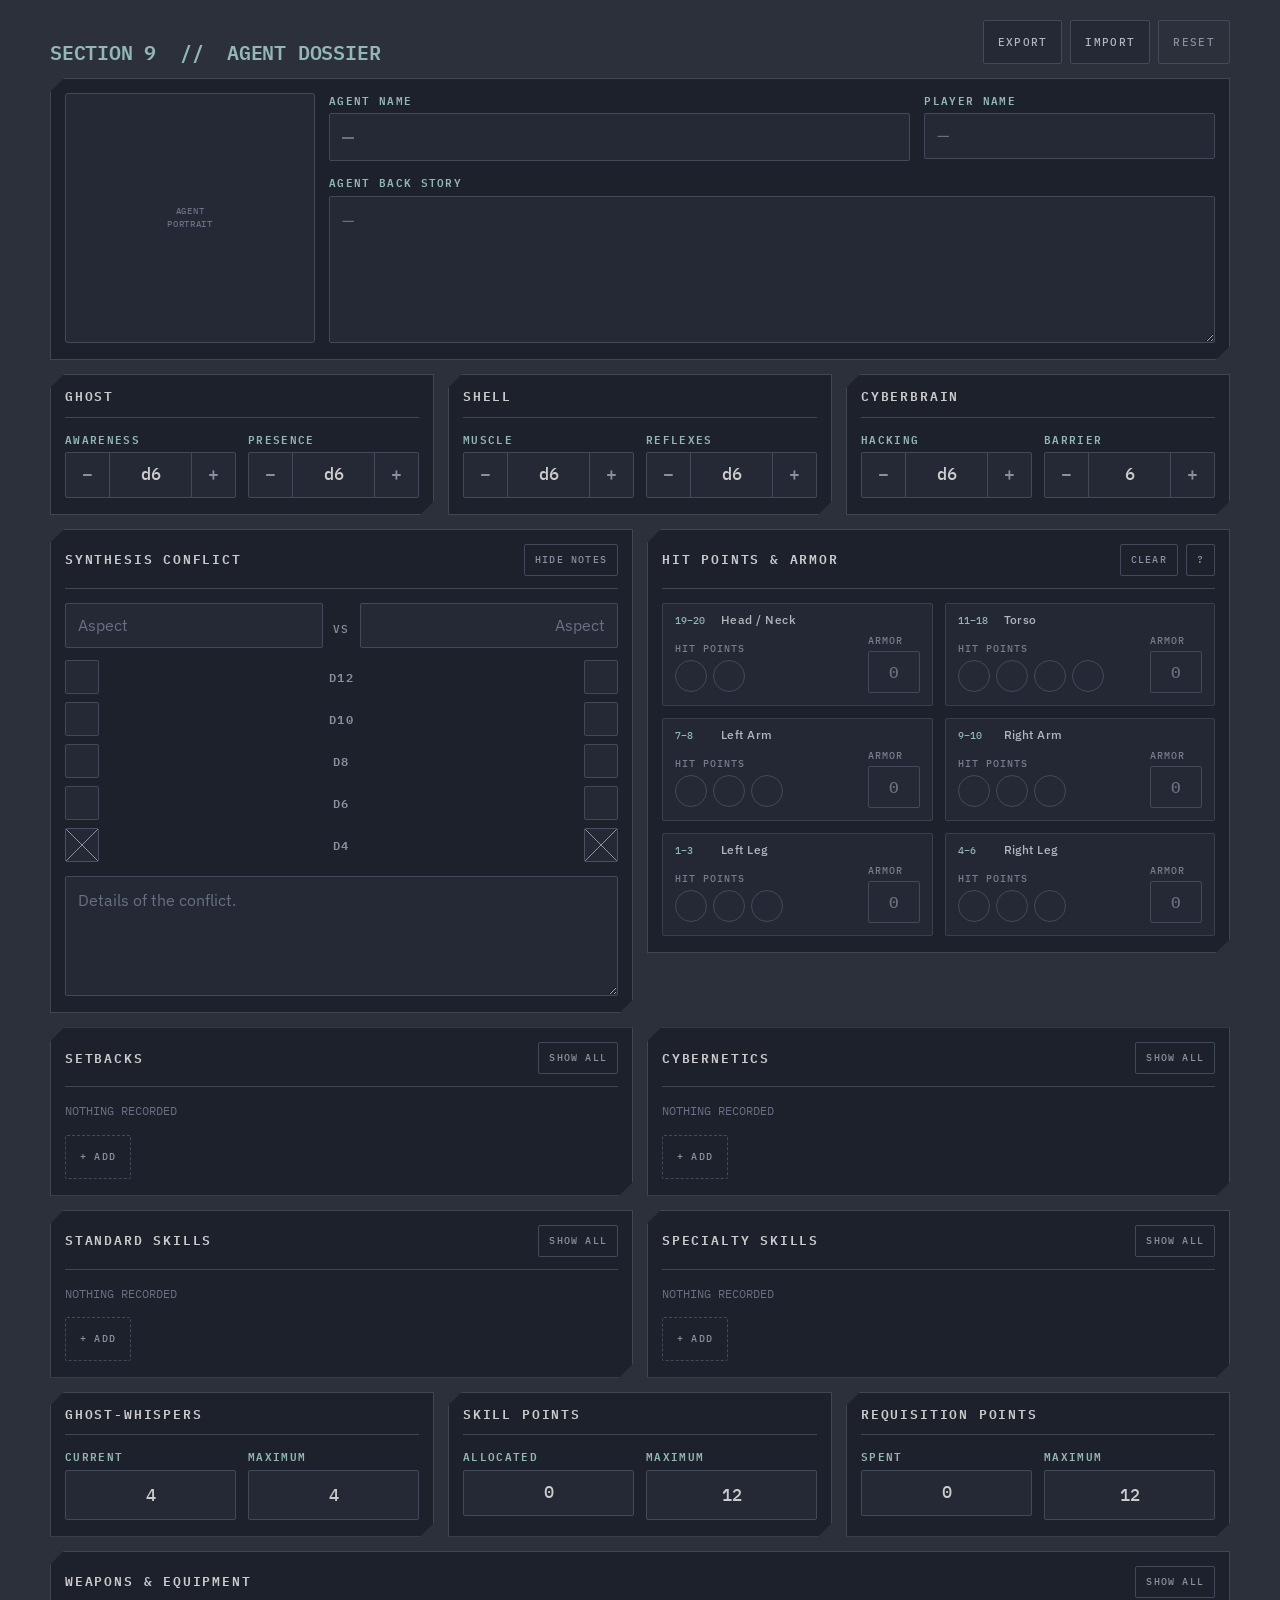
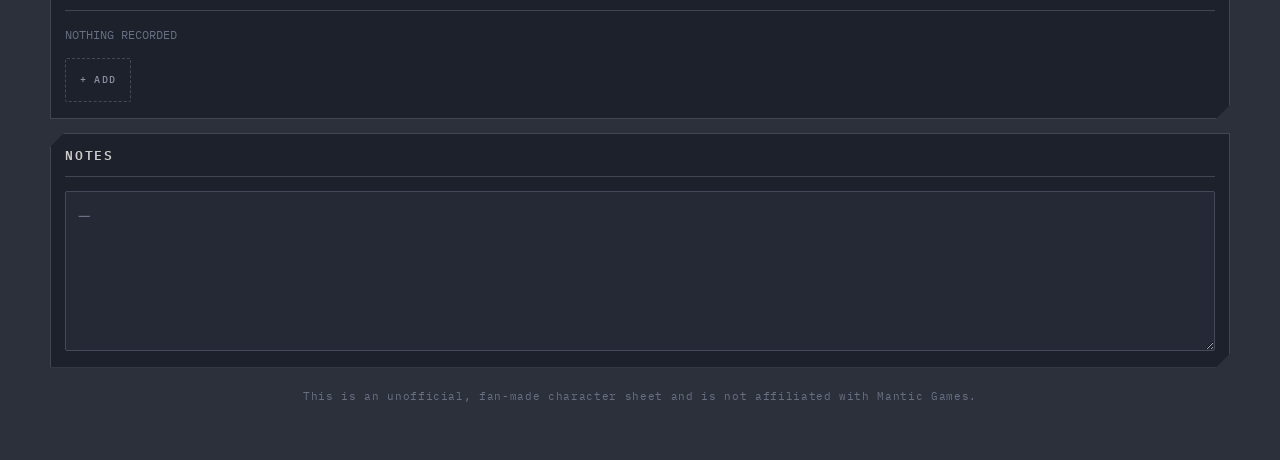
==== index.html @ fb7bd876 "init commit" ====
<!DOCTYPE html>
<html lang="en">
<head>
<meta charset="utf-8">
<meta name="viewport" content="width=device-width, initial-scale=1">
<meta name="color-scheme" content="dark">
<title>GitS Character Sheet</title>
<link rel="icon" type="image/png" href="icon.png">
<link rel="preconnect" href="https://fonts.googleapis.com">
<link rel="preconnect" href="https://fonts.gstatic.com" crossorigin>
<link href="https://fonts.googleapis.com/css2?family=IBM+Plex+Mono:wght@400;500;600&family=IBM+Plex+Sans:wght@400;500;600&display=swap" rel="stylesheet">
<link rel="stylesheet" href="styles.css">
</head>
<body>
<div class="sheet">
<div class="wrap">

  <div class="top">
    <h1>SECTION 9 &nbsp;//&nbsp; AGENT DOSSIER</h1>
    <div class="tools noprint">
      <button class="btn" data-action="export">EXPORT</button>
      <button class="btn" data-action="import">IMPORT</button>
      <button class="btn ghost" data-action="reset">RESET</button>
      <input type="file" id="importFile" accept=".json,application/json" class="sr-only">
    </div>
  </div>

  <div class="panel">
    <div class="grid grid-cols-1">
      <div class="ident">
        <button class="portrait" id="portrait" title="Click to set a portrait; right-click to clear">AGENT<br>PORTRAIT</button>
        <input type="file" id="portraitFile" accept="image/*" class="sr-only">
        <div class="ident-fields">
          <div class="ident-names">
            <div class="col">
              <label class="label" for="field-AgentName">AGENT NAME</label>
              <input class="field name" id="field-AgentName" data-field="AgentName" placeholder="—">
            </div>
            <div class="col">
              <label class="label" for="field-PlayerName">PLAYER NAME</label>
              <input class="field" id="field-PlayerName" data-field="PlayerName" placeholder="—">
            </div>
          </div>
          <div class="col" style="flex:1 1 auto">
            <label class="label" for="field-BackStory">AGENT BACK STORY</label>
            <textarea class="field" id="field-BackStory" data-field="BackStory" placeholder="—" style="flex:1 1 auto"></textarea>
          </div>
        </div>
      </div>
    </div>
  </div>

  <div class="grid grid-cols-3" id="attributes"></div>

  <div class="grid grid-cols-2">
    <div class="panel" style="display:flex;flex-direction:column">
      <div class="panel-header">
        <div class="title">SYNTHESIS CONFLICT</div>
        <button class="btn small noprint" data-action="conflictToggle" id="conflictToggle">HIDE NOTES</button>
      </div>
      <div style="display:grid;grid-template-columns:1fr auto 1fr;gap:10px;align-items:end;padding:14px 0 12px">
        <input class="field" data-field="Aspect1" placeholder="Aspect" aria-label="First aspect">
        <div style="font:500 11px/1 var(--mono);letter-spacing:.14em;color:var(--mute);padding-bottom:13px">VS</div>
        <input class="field right" data-field="Aspect2" placeholder="Aspect" aria-label="Second aspect">
      </div>
      <div style="display:flex;flex-direction:column;gap:8px" id="conflictGrid"></div>
      <textarea class="field" id="conflictNotes" data-field="SC_Notes" placeholder="Details of the conflict."
        style="margin-top:14px;min-height:120px"></textarea>
    </div>

    <div class="panel">
      <div class="panel-header"><div class="title">HIT POINTS &amp; ARMOR</div>
        <div class="header-actions noprint">
          <button class="btn small" type="button" data-action="hpClear" aria-label="Clear all hit point marks">CLEAR</button>
          <button class="btn small" type="button" id="hpHintToggle" data-action="hpHintToggle" aria-expanded="false" aria-controls="hpHint" aria-label="Hit point controls help">?</button>
        </div>
      </div>
      <div class="hint noprint" id="hpHint" hidden style="padding-top:10px">CLICK = DAMAGE &nbsp;·&nbsp; MIDDLE-CLICK = NON-LETHAL &nbsp;·&nbsp; RIGHT-CLICK = HEAL</div>
      <div class="locations-grid" id="locations" style="padding-top:14px"></div>
    </div>
  </div>

  <div class="grid grid-cols-2" id="sectionTop"></div>
  <div class="grid grid-cols-2" id="sectionSkills"></div>

  <div class="grid grid-cols-3">
    <div class="panel">
      <div class="panel-header"><div class="title">GHOST-WHISPERS</div></div>
      <div class="grid" style="grid-template-columns:1fr 1fr;padding-top:14px;gap:12px">
        <div class="col"><label class="label" for="field-GW1">CURRENT</label>
          <input class="field num" id="field-GW1" data-field="GW1" inputmode="numeric"></div>
        <div class="col"><label class="label" for="field-GW2">MAXIMUM</label>
          <input class="field num" id="field-GW2" data-field="GW2" inputmode="numeric"></div>
      </div>
    </div>
    <div class="panel">
      <div class="panel-header"><div class="title">SKILL POINTS</div></div>
      <div class="grid" style="grid-template-columns:1fr 1fr;padding-top:14px;gap:12px">
        <div class="col"><span class="label">ALLOCATED</span><div class="total" id="skillPointsTotal">0</div></div>
        <div class="col"><label class="label" for="field-SP2">MAXIMUM</label>
          <input class="field num" id="field-SP2" data-field="SP2" inputmode="numeric"></div>
      </div>
    </div>
    <div class="panel">
      <div class="panel-header"><div class="title">REQUISITION POINTS</div></div>
      <div class="grid" style="grid-template-columns:1fr 1fr;padding-top:14px;gap:12px">
        <div class="col"><span class="label">SPENT</span><div class="total" id="requisitionPointsTotal">0</div></div>
        <div class="col"><label class="label" for="field-RP2">MAXIMUM</label>
          <input class="field num" id="field-RP2" data-field="RP2" inputmode="numeric"></div>
      </div>
    </div>
  </div>

  <div class="grid grid-cols-1" id="sectionGear"></div>

  <div class="panel">
    <div class="panel-header"><div class="title">NOTES</div></div>
    <div class="col" style="padding-top:14px">
      <textarea class="field" id="field-Notes" data-field="Notes" placeholder="—" style="min-height:160px"></textarea>
    </div>
  </div>

  <div class="page-footer">This is an unofficial, fan-made character sheet and is not affiliated with Mantic Games.</div>
</div>
</div>

<div class="scrim noprint" id="scrim" hidden><div class="dialog" id="dialog" role="dialog" aria-modal="true"></div></div>

<script src="app.js"></script>
</body>
</html>
---- styles.css ----
:root {
  --bg: #2b303b;
  --panel: #1c212b;
  --sub: #232834;
  --field: #242935;
  --line: #424650;
  --line2: #424a5a;
  --line3: #3a3f4b;
  --ink: #cccccc;
  --dim: #b2b6bd;
  --mute: #8a90a0;
  --faint: #767d8d;
  --ghost: #697083;
  --accent: #93b7b5;
  --green: #a3be8c;
  --red: #bf6165;
  --yellow: #d9b34d;
  --mono: 'IBM Plex Mono', ui-monospace, SFMono-Regular, Menlo, monospace;
  --sans: 'IBM Plex Sans', system-ui, -apple-system, sans-serif;
  --notch: polygon(0 14px, 14px 0, 100% 0, 100% calc(100% - 14px), calc(100% - 14px) 100%, 0 100%);
}

* {
  box-sizing: border-box;
}
html {
  -webkit-text-size-adjust: 100%;
}
body {
  margin: 0;
  background: var(--bg);
  color: var(--ink);
  font-family: var(--sans);
}
a {
  color: var(--accent);
}
a:hover {
  color: var(--green);
}
input::placeholder,
textarea::placeholder {
  color: var(--ghost);
}
button {
  font-family: inherit;
}

.sheet {
  padding: 14px 12px 48px;
}
.wrap {
  max-width: 1180px;
  margin: 0 auto;
  display: flex;
  flex-direction: column;
  gap: 14px;
}

/* ==================== header ==================== */

.top {
  display: flex;
  flex-wrap: wrap;
  gap: 12px;
  align-items: flex-end;
  justify-content: space-between;
}
h1 {
  margin: 0;
  font: 600 18px/1.2 var(--mono);
  letter-spacing: -.01em;
  color: var(--accent);
}
.tools {
  display: flex;
  flex-wrap: wrap;
  gap: 8px;
}
.btn {
  background: var(--field);
  border: 1px solid var(--line2);
  color: var(--dim);
  font: 500 11px/1 var(--mono);
  letter-spacing: .12em;
  padding: 0 14px;
  min-height: 44px;
  display: inline-flex;
  align-items: center;
  cursor: pointer;
  border-radius: 2px;
}
.btn:hover {
  border-color: var(--accent);
  color: var(--ink);
}
.btn.ghost {
  background: transparent;
  color: var(--mute);
}
.btn.ghost:hover {
  border-color: var(--red);
  color: var(--red);
}
.btn.small {
  min-height: 32px;
  font-size: 10px;
  padding: 0 10px;
  background: transparent;
  color: var(--mute);
}
.btn.small:hover {
  border-color: var(--accent);
  color: var(--ink);
}
.btn.primary {
  border-color: var(--accent);
  color: var(--ink);
}
.btn.primary:hover {
  border-color: var(--green);
}
.btn.dashed {
  background: transparent;
  border: 1px dashed var(--line2);
  color: var(--mute);
  font: 500 10px/1 var(--mono);
  letter-spacing: .12em;
  align-self: flex-start;
}

/* ==================== panels ==================== */

.panel {
  background: var(--panel);
  border: 1px solid var(--line);
  padding: 14px 14px 16px;
  clip-path: var(--notch);
}
.panel-header {
  display: flex;
  align-items: center;
  justify-content: space-between;
  gap: 12px;
  padding-bottom: 12px;
  border-bottom: 1px solid var(--line);
}
.header-actions {
  display: flex;
  align-items: center;
  gap: 8px;
}
.title {
  font: 600 13px/1.2 var(--mono);
  letter-spacing: .14em;
  color: var(--ink);
}
.label {
  font: 600 11px/1.3 var(--mono);
  letter-spacing: .12em;
  color: var(--accent);
}
.hint {
  font: 500 10px/1 var(--mono);
  letter-spacing: .1em;
  color: var(--faint);
}
.grid {
  display: grid;
  gap: 14px;
  align-items: start;
}
.grid-cols-3 {
  grid-template-columns: repeat(auto-fit, minmax(250px, 1fr));
}
.grid-cols-2 {
  grid-template-columns: repeat(auto-fit, minmax(300px, 1fr));
}
.grid-cols-1 {
  grid-template-columns: minmax(0, 1fr);
}
.col {
  display: flex;
  flex-direction: column;
  gap: 6px;
}

/* ==================== fields ==================== */

.field {
  width: 100%;
  background: var(--field);
  border: 1px solid var(--line2);
  color: var(--ink);
  font: 400 16px/1.35 var(--sans);
  padding: 11px 12px;
  border-radius: 2px;
  outline: none;
}
.field:focus {
  border-color: var(--accent);
}
.field.mono {
  font-family: var(--mono);
  font-weight: 500;
}
.field.name {
  font: 500 20px/1.2 var(--mono);
}
.field.num {
  text-align: center;
  font: 500 17px/1 var(--mono);
  padding: 13px 4px;
}
.field.armor {
  width: 52px;
  text-align: center;
  font: 500 16px/1 var(--mono);
  padding: 10px 2px;
}
.field.right {
  text-align: right;
}
textarea.field {
  resize: vertical;
  min-height: 104px;
  line-height: 1.55;
}

/* ==================== stepper ==================== */

.step {
  display: flex;
  align-items: stretch;
  background: var(--field);
  border: 1px solid var(--line2);
  border-radius: 2px;
  overflow: hidden;
}
.step button {
  flex: none;
  width: 44px;
  min-height: 44px;
  background: transparent;
  border: 0;
  color: var(--mute);
  font: 500 18px/1 var(--mono);
  cursor: pointer;
}
.step button:hover {
  color: var(--accent);
}
.step button:first-child {
  border-right: 1px solid var(--line2);
}
.step button:last-child {
  border-left: 1px solid var(--line2);
}
.step .step-value {
  flex: 1;
  display: flex;
  align-items: center;
  justify-content: center;
  font: 500 17px/1 var(--mono);
  color: var(--ink);
  padding: 11px 0;
}
.step.tight {
  width: 140px;
}
.total {
  display: flex;
  align-items: center;
  justify-content: center;
  height: 46px;
  background: var(--field);
  border: 1px solid var(--line2);
  border-radius: 2px;
  font: 500 17px/1 var(--mono);
  color: var(--ink);
}
.total.exceeded {
  color: var(--red);
  border-color: #7a4348;
}

/* ==================== portrait ==================== */

.ident {
  display: grid;
  grid-template-columns: auto minmax(0, 1fr);
  gap: 14px;
  align-items: stretch;
}
.ident-fields {
  display: flex;
  flex-direction: column;
  gap: 14px;
}
.ident-names {
  display: grid;
  grid-template-columns: 2fr 1fr;
  gap: 14px;
}
.portrait {
  width: 250px;
  height: 250px;
  background: var(--field);
  border: 1px solid var(--line2);
  border-radius: 3px;
  cursor: pointer;
  overflow: hidden;
  display: flex;
  align-items: center;
  justify-content: center;
  padding: 6px;
  text-align: center;
  font: 500 9px/1.4 var(--mono);
  letter-spacing: .08em;
  color: var(--ghost);
}
.portrait:hover {
  border-color: var(--accent);
}
.portrait.filled {
  padding: 0;
}
.portrait img {
  width: 100%;
  height: 100%;
  object-fit: cover;
  display: block;
}

/* ==================== portrait crop dialog ==================== */

.crop-view {
  width: 280px;
  height: 280px;
  max-width: 100%;
  margin: 0 auto;
  position: relative;
  overflow: hidden;
  background: var(--field);
  border: 1px solid var(--line2);
  border-radius: 3px;
  cursor: grab;
  touch-action: none;
}
.crop-view.dragging {
  cursor: grabbing;
}
.crop-view img {
  position: absolute;
  max-width: none;
  user-select: none;
  pointer-events: none;
}
.range {
  width: 100%;
  height: 28px;
  accent-color: var(--accent);
  background: transparent;
}

/* ==================== synthesis conflict ==================== */

.conflict-row {
  display: grid;
  grid-template-columns: 1fr auto 1fr;
  gap: 10px;
  align-items: center;
}
.conflict-die {
  font: 600 12px/1 var(--mono);
  letter-spacing: .1em;
  color: var(--mute);
  width: 34px;
  text-align: center;
}
.mark {
  width: 34px;
  height: 34px;
  background: var(--field);
  border: 1px solid var(--line2);
  border-radius: 2px;
  cursor: pointer;
  user-select: none;
  overflow: hidden;
  background-repeat: no-repeat;
  background-size: 100% 100%;
}
.mark.left {
  justify-self: start;
}
.mark.right {
  justify-self: end;
}
.mark.fixed {
  cursor: default;
  border-color: #495064;
}
.mark.temp {
  background-image: linear-gradient(45deg, transparent 49.2%, var(--dim) 49.2%, var(--dim) 50.8%, transparent 50.8%);
}
.mark.perm {
  background-image:
    linear-gradient(45deg, transparent 49.2%, var(--dim) 49.2%, var(--dim) 50.8%, transparent 50.8%),
    linear-gradient(135deg, transparent 49.2%, var(--dim) 49.2%, var(--dim) 50.8%, transparent 50.8%);
}
.mark.x {
  background-image:
    linear-gradient(45deg, transparent 49.2%, var(--mute) 49.2%, var(--mute) 50.8%, transparent 50.8%),
    linear-gradient(135deg, transparent 49.2%, var(--mute) 49.2%, var(--mute) 50.8%, transparent 50.8%);
}

/* ==================== hit locations ==================== */

.locations-grid {
  display: grid;
  grid-template-columns: repeat(auto-fit, minmax(220px, 1fr));
  gap: 12px;
}
.location {
  background: var(--sub);
  border: 1px solid var(--line3);
  border-radius: 2px;
  padding: 10px 12px 12px;
  display: flex;
  flex-direction: column;
  gap: 10px;
}
.location-header {
  display: flex;
  align-items: baseline;
  gap: 8px;
}
.location-range {
  font: 500 10px/1 var(--mono);
  color: var(--accent);
  min-width: 38px;
}
.location-name {
  font: 500 12px/1 var(--sans);
  letter-spacing: .04em;
  color: var(--dim);
}
.location-body {
  display: flex;
  align-items: flex-end;
  justify-content: space-between;
  gap: 12px;
}
.boxes {
  display: flex;
  gap: 6px;
  flex-wrap: wrap;
  cursor: pointer;
  user-select: none;
  min-height: 34px;
  align-items: center;
}
.box {
  width: 32px;
  height: 32px;
  flex: none;
  border-radius: 50%;
  background: var(--field);
  border: 1px solid var(--line2);
  background-repeat: no-repeat;
  background-size: 100% 100%;
  transition: background .12s, border-color .12s;
}
.box.temp {
  background-image: linear-gradient(45deg, transparent 49.2%, var(--red) 49.2%, var(--red) 50.8%, transparent 50.8%);
}
.box.perm {
  background-image:
    linear-gradient(45deg, transparent 49.2%, var(--red) 49.2%, var(--red) 50.8%, transparent 50.8%),
    linear-gradient(135deg, transparent 49.2%, var(--red) 49.2%, var(--red) 50.8%, transparent 50.8%);
}
.box.stun-temp {
  background-image: linear-gradient(45deg, transparent 49.2%, var(--yellow) 49.2%, var(--yellow) 50.8%, transparent 50.8%);
}
.box.stun-perm {
  background-image:
    linear-gradient(45deg, transparent 49.2%, var(--yellow) 49.2%, var(--yellow) 50.8%, transparent 50.8%),
    linear-gradient(135deg, transparent 49.2%, var(--yellow) 49.2%, var(--yellow) 50.8%, transparent 50.8%);
}

/* ==================== item rows ==================== */

.rows {
  display: flex;
  flex-direction: column;
  gap: 4px;
}
.row-wrap {
  display: flex;
  flex-direction: column;
}
.row-wrap.attachment {
  margin-left: 22px;
}
.row {
  display: flex;
  align-items: center;
  gap: 8px;
  padding: 6px 6px 6px 6px;
  background: var(--sub);
  border: 1px solid var(--line3);
  border-radius: 2px;
  min-height: 44px;
}
.row.dragging {
  opacity: .4;
}
.row.drag-over {
  border-color: var(--accent);
}
.branch {
  flex: none;
  font: 400 13px/1 var(--mono);
  color: #5a6274;
  user-select: none;
}
.chevron {
  flex: none;
  width: 22px;
  min-height: 36px;
  display: flex;
  align-items: center;
  justify-content: center;
  background: none;
  border: 0;
  font: 400 11px/1 var(--mono);
  color: var(--mute);
  cursor: pointer;
}
.row-name {
  flex: 0 1 auto;
  min-width: 60px;
  font: 400 14px/1.3 var(--sans);
  color: var(--ink);
  cursor: pointer;
  overflow: hidden;
  text-overflow: ellipsis;
  white-space: nowrap;
  background: none;
  border: 0;
  text-align: left;
  padding: 4px 0;
}
.spacer {
  flex: 1 1 auto;
}
.meta {
  flex: 0 1 auto;
  min-width: 0;
  font: 400 12px/1.5 var(--mono);
  color: var(--mute);
  text-align: right;
}
.quantity {
  flex: none;
  display: flex;
  align-items: center;
  gap: 2px;
  border: 1px solid var(--line3);
  border-radius: 2px;
  padding: 1px 2px;
  background: var(--panel);
}
.quantity button {
  background: none;
  border: 0;
  color: var(--faint);
  font: 400 15px/1 var(--mono);
  width: 30px;
  height: 30px;
  cursor: pointer;
}
.quantity button:hover {
  color: var(--accent);
}
.quantity .count {
  min-width: 42px;
  text-align: center;
  font: 500 12px/1 var(--mono);
  color: var(--ink);
  letter-spacing: .06em;
}
.icon {
  flex: none;
  background: none;
  border: 0;
  cursor: pointer;
  color: var(--faint);
  font: 500 10px/1 var(--mono);
  letter-spacing: .1em;
  min-width: 34px;
  min-height: 34px;
}
.icon:hover {
  color: var(--accent);
}
.icon.delete {
  color: #5a6274;
  font: 400 16px/1 var(--mono);
}
.icon.delete:hover {
  color: var(--red);
}
.notes {
  display: flex;
  flex-direction: column;
  gap: 8px;
  padding: 8px 10px 10px 28px;
  font: 400 13px/1.6 var(--sans);
  color: var(--dim);
}
.notes .body {
  white-space: pre-wrap;
}
.note-line {
  display: flex;
  gap: 8px;
}
.note-line .note-key {
  flex: none;
  font: 600 12px/1.7 var(--mono);
  color: var(--accent);
  white-space: nowrap;
}
.note-line .note-value {
  flex: 1;
  min-width: 0;
  white-space: pre-wrap;
}
.empty {
  font: 400 12px/1.6 var(--mono);
  color: var(--ghost);
  padding: 2px 0;
}

/* ==================== dialog ==================== */

.scrim {
  position: fixed;
  inset: 0;
  background: rgba(19, 22, 28, .72);
  display: flex;
  align-items: center;
  justify-content: center;
  padding: 16px;
  z-index: 50;
  overflow: auto;
}
.scrim[hidden] {
  display: none;
}
.dialog {
  width: 100%;
  max-width: 520px;
  background: var(--panel);
  border: 1px solid var(--line);
  padding: 16px 18px 18px;
  clip-path: var(--notch);
  display: flex;
  flex-direction: column;
  gap: 14px;
  margin: auto;
}
.dialog-row {
  display: flex;
  flex-wrap: wrap;
  gap: 14px;
}
.dialog-row > .col {
  flex: 1 1 180px;
  min-width: 0;
}
.chips {
  display: flex;
  flex-wrap: wrap;
  gap: 8px;
}
.chip {
  background: transparent;
  border: 1px solid var(--line2);
  color: var(--mute);
  font: 500 10px/1 var(--mono);
  letter-spacing: .12em;
  padding: 0 12px;
  min-height: 36px;
  border-radius: 2px;
  cursor: pointer;
}
.chip.selected {
  background: var(--field);
  border-color: var(--accent);
  color: var(--ink);
}
.chip:disabled {
  border-style: dashed;
  border-color: var(--line3);
  color: #5a6274;
  cursor: not-allowed;
}
.check {
  display: flex;
  align-items: center;
  gap: 8px;
  cursor: pointer;
  width: fit-content;
  background: none;
  border: 0;
  padding: 4px 0;
}
.check .checkbox-box {
  flex: none;
  width: 18px;
  height: 18px;
  display: flex;
  align-items: center;
  justify-content: center;
  background: var(--field);
  border: 1px solid var(--line2);
  color: var(--accent);
  font: 500 10px/1 var(--mono);
}
.check.selected .checkbox-box {
  border-color: var(--accent);
}
.dialog-footer {
  display: flex;
  gap: 8px;
  justify-content: flex-end;
  padding-top: 4px;
}
.die-output {
  font: 500 17px/1 var(--mono);
  color: var(--green);
}

.page-footer {
  font: 400 11px/1.5 var(--mono);
  letter-spacing: .06em;
  color: var(--ghost);
  text-align: center;
  padding-top: 6px;
}
.sr-only {
  position: absolute;
  width: 1px;
  height: 1px;
  overflow: hidden;
  clip: rect(0 0 0 0);
}

/* ==================== responsive ==================== */

@media (max-width: 520px) {
  .sheet {
    padding: 12px 10px 40px;
  }
  .panel {
    padding: 12px 12px 14px;
  }
  h1 {
    font-size: 15px;
    letter-spacing: 0;
  }
  .btn {
    flex: 1 1 auto;
    justify-content: center;
  }
  .locations-grid {
    grid-template-columns: 1fr;
  }
  .ident {
    grid-template-columns: 1fr;
  }
  .ident-names {
    grid-template-columns: 1fr;
  }
  .portrait {
    width: 128px;
    height: 128px;
  }
  .meta {
    flex-basis: 100%;
    text-align: left;
    order: 5;
  }
  .row {
    flex-wrap: wrap;
  }
  .scrim {
    padding: 0;
  }
  .dialog {
    max-width: none;
    min-height: 100%;
    clip-path: none;
    margin: 0;
  }
}
@media (min-width: 900px) {
  .sheet {
    padding: 20px 16px 56px;
  }
  h1 {
    font-size: 20px;
  }
}

/* ==================== print ==================== */

@page {
  margin: 12mm;
}
@media print {
  :root {
    --bg: #fff;
    --panel: #fff;
    --sub: #fff;
    --field: #fff;
    --line: #111;
    --line2: #777;
    --line3: #999;
    --ink: #111;
    --dim: #222;
    --mute: #444;
    --faint: #555;
    --ghost: #666;
    --accent: #111;
    --green: #111;
    --red: #111;
  }
  body {
    background: #fff;
    color: #111;
    font-size: 11pt;
  }
  .sheet {
    padding: 0;
  }
  .wrap {
    max-width: none;
    gap: 10px;
  }
  .panel {
    clip-path: none;
    border: 1px solid #111;
    break-inside: avoid;
    page-break-inside: avoid;
    padding: 10px;
  }
  .grid {
    gap: 10px;
  }
  .grid-cols-3 {
    grid-template-columns: repeat(3, 1fr);
  }
  .grid-cols-2 {
    grid-template-columns: repeat(2, 1fr);
  }
  h1 {
    color: #111;
  }
  .field,
  .total,
  .step .step-value {
    background: #fff !important;
    color: #111 !important;
  }
  .step button,
  .quantity button,
  .icon,
  .btn,
  .chevron {
    display: none !important;
  }
  .step,
  .quantity {
    border-color: #777;
  }
  .step .step-value {
    padding: 4px 10px;
  }
  .box {
    border: 1px solid #111;
    width: 22px;
    height: 22px;
  }
  .box.temp,
  .box.perm {
    background-image:
      linear-gradient(45deg, transparent 47%, #111 47%, #111 53%, transparent 53%),
      linear-gradient(135deg, transparent 47%, #111 47%, #111 53%, transparent 53%);
    -webkit-print-color-adjust: exact;
    print-color-adjust: exact;
  }
  .box.temp {
    background-image: linear-gradient(45deg, transparent 47%, #111 47%, #111 53%, transparent 53%);
  }
  .box.stun-temp,
  .box.stun-perm {
    background-image:
      linear-gradient(45deg, transparent 47%, var(--yellow) 47%, var(--yellow) 53%, transparent 53%),
      linear-gradient(135deg, transparent 47%, var(--yellow) 47%, var(--yellow) 53%, transparent 53%);
    -webkit-print-color-adjust: exact;
    print-color-adjust: exact;
  }
  .box.stun-temp {
    background-image: linear-gradient(45deg, transparent 47%, var(--yellow) 47%, var(--yellow) 53%, transparent 53%);
  }
  .mark {
    border-color: #111;
    -webkit-print-color-adjust: exact;
    print-color-adjust: exact;
  }
  .mark.temp,
  .mark.perm,
  .mark.x {
    background-image:
      linear-gradient(45deg, transparent 47%, #111 47%, #111 53%, transparent 53%),
      linear-gradient(135deg, transparent 47%, #111 47%, #111 53%, transparent 53%);
  }
  .mark.temp {
    background-image: linear-gradient(45deg, transparent 47%, #111 47%, #111 53%, transparent 53%);
  }
  .row {
    min-height: 0;
    padding: 3px 4px;
  }
  .row-name {
    white-space: normal;
    overflow: visible;
  }
  .notes {
    padding: 4px 0 6px 14px;
    display: block !important;
  }
  .noprint,
  .page-footer,
  .scrim {
    display: none !important;
  }
  textarea.field {
    min-height: 0;
    overflow: visible;
    resize: none;
  }
}
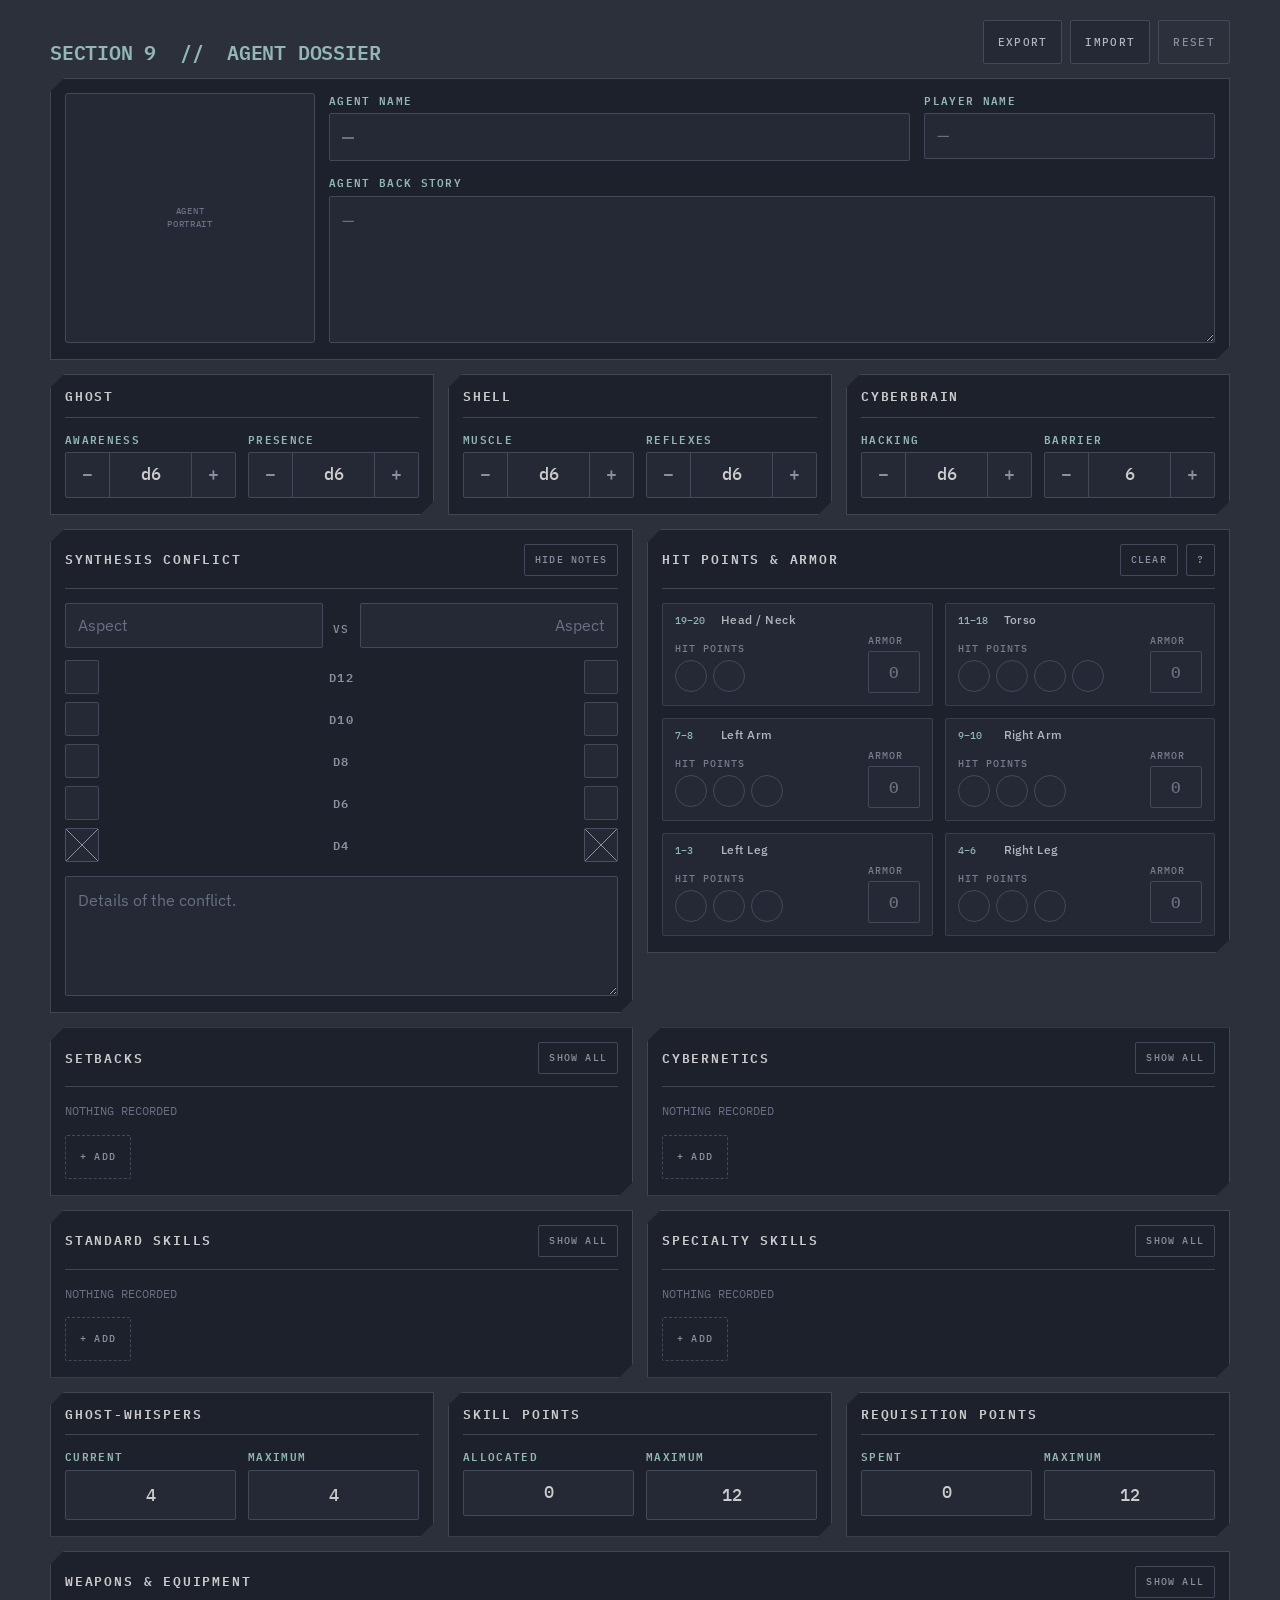
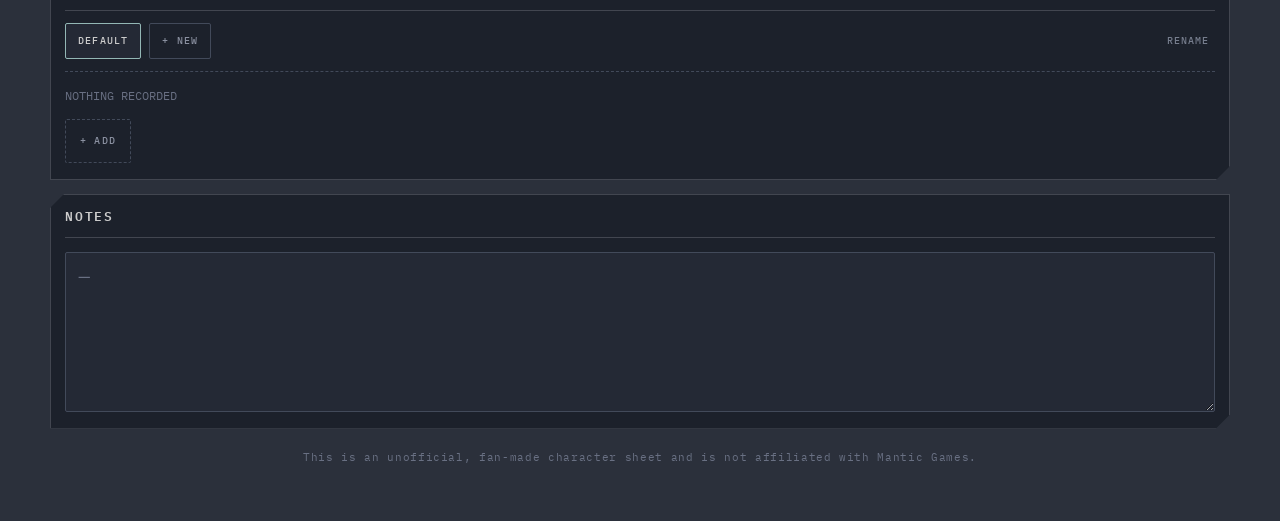
==== commit 3a5bea07: "refactor" ====
--- a/index.html
+++ b/index.html
@@ -17,7 +17,7 @@
 
   <div class="top">
     <h1>SECTION 9 &nbsp;//&nbsp; AGENT DOSSIER</h1>
-    <div class="tools noprint">
+    <div class="tools">
       <button class="btn" data-action="export">EXPORT</button>
       <button class="btn" data-action="import">IMPORT</button>
       <button class="btn ghost" data-action="reset">RESET</button>
@@ -56,7 +56,7 @@
     <div class="panel" style="display:flex;flex-direction:column">
       <div class="panel-header">
         <div class="title">SYNTHESIS CONFLICT</div>
-        <button class="btn small noprint" data-action="conflictToggle" id="conflictToggle">HIDE NOTES</button>
+        <button class="btn small" data-action="conflictToggle" id="conflictToggle">HIDE NOTES</button>
       </div>
       <div style="display:grid;grid-template-columns:1fr auto 1fr;gap:10px;align-items:end;padding:14px 0 12px">
         <input class="field" data-field="Aspect1" placeholder="Aspect" aria-label="First aspect">
@@ -70,12 +70,12 @@
 
     <div class="panel">
       <div class="panel-header"><div class="title">HIT POINTS &amp; ARMOR</div>
-        <div class="header-actions noprint">
+        <div class="header-actions">
           <button class="btn small" type="button" data-action="hpClear" aria-label="Clear all hit point marks">CLEAR</button>
           <button class="btn small" type="button" id="hpHintToggle" data-action="hpHintToggle" aria-expanded="false" aria-controls="hpHint" aria-label="Hit point controls help">?</button>
         </div>
       </div>
-      <div class="hint noprint" id="hpHint" hidden style="padding-top:10px">CLICK = DAMAGE &nbsp;·&nbsp; MIDDLE-CLICK = NON-LETHAL &nbsp;·&nbsp; RIGHT-CLICK = HEAL</div>
+      <div class="hint" id="hpHint" hidden style="padding-top:10px">CLICK = DAMAGE &nbsp;·&nbsp; MIDDLE-CLICK = NON-LETHAL &nbsp;·&nbsp; RIGHT-CLICK = HEAL</div>
       <div class="locations-grid" id="locations" style="padding-top:14px"></div>
     </div>
   </div>
@@ -124,8 +124,24 @@
 </div>
 </div>
 
-<div class="scrim noprint" id="scrim" hidden><div class="dialog" id="dialog" role="dialog" aria-modal="true"></div></div>
+<div class="scrim" id="scrim" hidden><div class="dialog" id="dialog" role="dialog" aria-modal="true"></div></div>
 
-<script src="app.js"></script>
+<script src="js/constants.js"></script>
+<script src="js/utils.js"></script>
+<script src="js/state.js"></script>
+<script src="js/render-attributes.js"></script>
+<script src="js/render-conflict.js"></script>
+<script src="js/render-hitlocations.js"></script>
+<script src="js/render-items.js"></script>
+<script src="js/render-totals.js"></script>
+<script src="js/render-portrait.js"></script>
+<script src="js/dialog-item.js"></script>
+<script src="js/dialog-loadout.js"></script>
+<script src="js/mutations.js"></script>
+<script src="js/drag-reorder.js"></script>
+<script src="js/io.js"></script>
+<script src="js/portrait-crop.js"></script>
+<script src="js/events.js"></script>
+<script src="js/main.js"></script>
 </body>
 </html>
--- a/styles.css
+++ b/styles.css
@@ -128,6 +128,13 @@
   letter-spacing: .12em;
   align-self: flex-start;
 }
+.btn:disabled,
+.btn:disabled:hover {
+  opacity: .55;
+  cursor: default;
+  border-color: var(--line2);
+  color: var(--green);
+}
 
 /* ==================== panels ==================== */
 
@@ -607,6 +614,7 @@
 .icon.delete {
   color: #5a6274;
   font: 400 16px/1 var(--mono);
+  transform: translateY(-1.5px);
 }
 .icon.delete:hover {
   color: var(--red);
@@ -641,6 +649,21 @@
   font: 400 12px/1.6 var(--mono);
   color: var(--ghost);
   padding: 2px 0;
+}
+.loadout-bar {
+  display: flex;
+  align-items: center;
+  justify-content: space-between;
+  flex-wrap: wrap;
+  gap: 12px;
+  padding-bottom: 12px;
+  border-bottom: 1px dashed var(--line2);
+}
+.loadout-manage {
+  display: flex;
+  align-items: center;
+  gap: 2px;
+  flex: none;
 }
 
 /* ==================== dialog ==================== */
@@ -814,143 +837,3 @@
     font-size: 20px;
   }
 }
-
-/* ==================== print ==================== */
-
-@page {
-  margin: 12mm;
-}
-@media print {
-  :root {
-    --bg: #fff;
-    --panel: #fff;
-    --sub: #fff;
-    --field: #fff;
-    --line: #111;
-    --line2: #777;
-    --line3: #999;
-    --ink: #111;
-    --dim: #222;
-    --mute: #444;
-    --faint: #555;
-    --ghost: #666;
-    --accent: #111;
-    --green: #111;
-    --red: #111;
-  }
-  body {
-    background: #fff;
-    color: #111;
-    font-size: 11pt;
-  }
-  .sheet {
-    padding: 0;
-  }
-  .wrap {
-    max-width: none;
-    gap: 10px;
-  }
-  .panel {
-    clip-path: none;
-    border: 1px solid #111;
-    break-inside: avoid;
-    page-break-inside: avoid;
-    padding: 10px;
-  }
-  .grid {
-    gap: 10px;
-  }
-  .grid-cols-3 {
-    grid-template-columns: repeat(3, 1fr);
-  }
-  .grid-cols-2 {
-    grid-template-columns: repeat(2, 1fr);
-  }
-  h1 {
-    color: #111;
-  }
-  .field,
-  .total,
-  .step .step-value {
-    background: #fff !important;
-    color: #111 !important;
-  }
-  .step button,
-  .quantity button,
-  .icon,
-  .btn,
-  .chevron {
-    display: none !important;
-  }
-  .step,
-  .quantity {
-    border-color: #777;
-  }
-  .step .step-value {
-    padding: 4px 10px;
-  }
-  .box {
-    border: 1px solid #111;
-    width: 22px;
-    height: 22px;
-  }
-  .box.temp,
-  .box.perm {
-    background-image:
-      linear-gradient(45deg, transparent 47%, #111 47%, #111 53%, transparent 53%),
-      linear-gradient(135deg, transparent 47%, #111 47%, #111 53%, transparent 53%);
-    -webkit-print-color-adjust: exact;
-    print-color-adjust: exact;
-  }
-  .box.temp {
-    background-image: linear-gradient(45deg, transparent 47%, #111 47%, #111 53%, transparent 53%);
-  }
-  .box.stun-temp,
-  .box.stun-perm {
-    background-image:
-      linear-gradient(45deg, transparent 47%, var(--yellow) 47%, var(--yellow) 53%, transparent 53%),
-      linear-gradient(135deg, transparent 47%, var(--yellow) 47%, var(--yellow) 53%, transparent 53%);
-    -webkit-print-color-adjust: exact;
-    print-color-adjust: exact;
-  }
-  .box.stun-temp {
-    background-image: linear-gradient(45deg, transparent 47%, var(--yellow) 47%, var(--yellow) 53%, transparent 53%);
-  }
-  .mark {
-    border-color: #111;
-    -webkit-print-color-adjust: exact;
-    print-color-adjust: exact;
-  }
-  .mark.temp,
-  .mark.perm,
-  .mark.x {
-    background-image:
-      linear-gradient(45deg, transparent 47%, #111 47%, #111 53%, transparent 53%),
-      linear-gradient(135deg, transparent 47%, #111 47%, #111 53%, transparent 53%);
-  }
-  .mark.temp {
-    background-image: linear-gradient(45deg, transparent 47%, #111 47%, #111 53%, transparent 53%);
-  }
-  .row {
-    min-height: 0;
-    padding: 3px 4px;
-  }
-  .row-name {
-    white-space: normal;
-    overflow: visible;
-  }
-  .notes {
-    padding: 4px 0 6px 14px;
-    display: block !important;
-  }
-  .noprint,
-  .page-footer,
-  .scrim {
-    display: none !important;
-  }
-  textarea.field {
-    min-height: 0;
-    overflow: visible;
-    resize: none;
-  }
-}
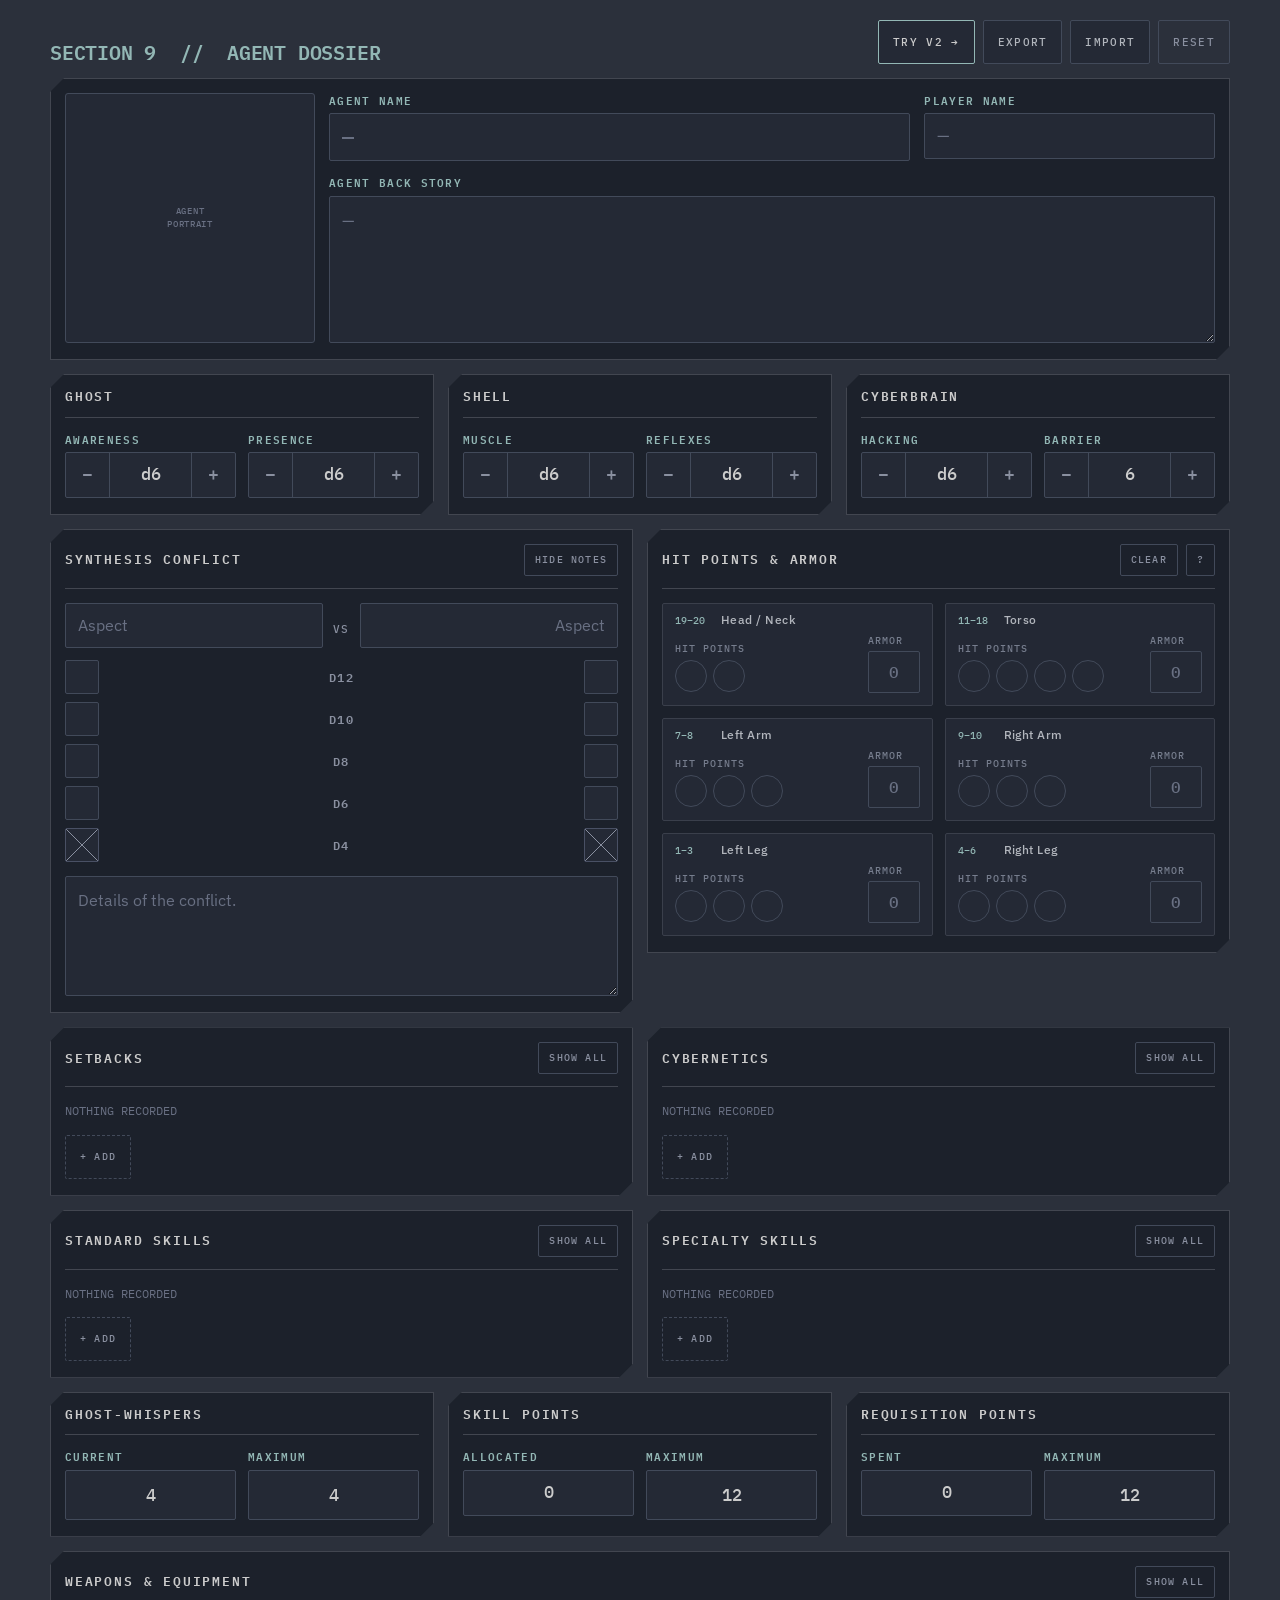
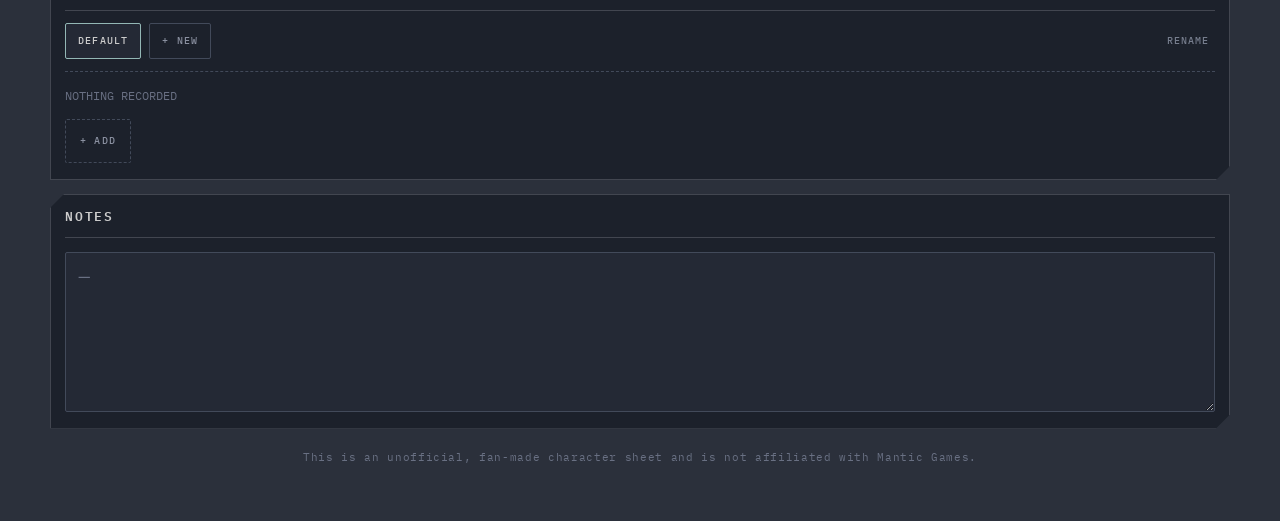
==== commit 7ab7d10a: "Add a link to V2 website" ====
--- a/index.html
+++ b/index.html
@@ -18,6 +18,7 @@
   <div class="top">
     <h1>SECTION 9 &nbsp;//&nbsp; AGENT DOSSIER</h1>
     <div class="tools">
+      <a class="btn primary" href="v2/" title="Open the new version of the sheet. Your V1 character can be imported there.">TRY V2 →</a>
       <button class="btn" data-action="export">EXPORT</button>
       <button class="btn" data-action="import">IMPORT</button>
       <button class="btn ghost" data-action="reset">RESET</button>
--- a/styles.css
+++ b/styles.css
@@ -90,6 +90,9 @@
   cursor: pointer;
   border-radius: 2px;
 }
+a.btn {
+  text-decoration: none;
+}
 .btn:hover {
   border-color: var(--accent);
   color: var(--ink);
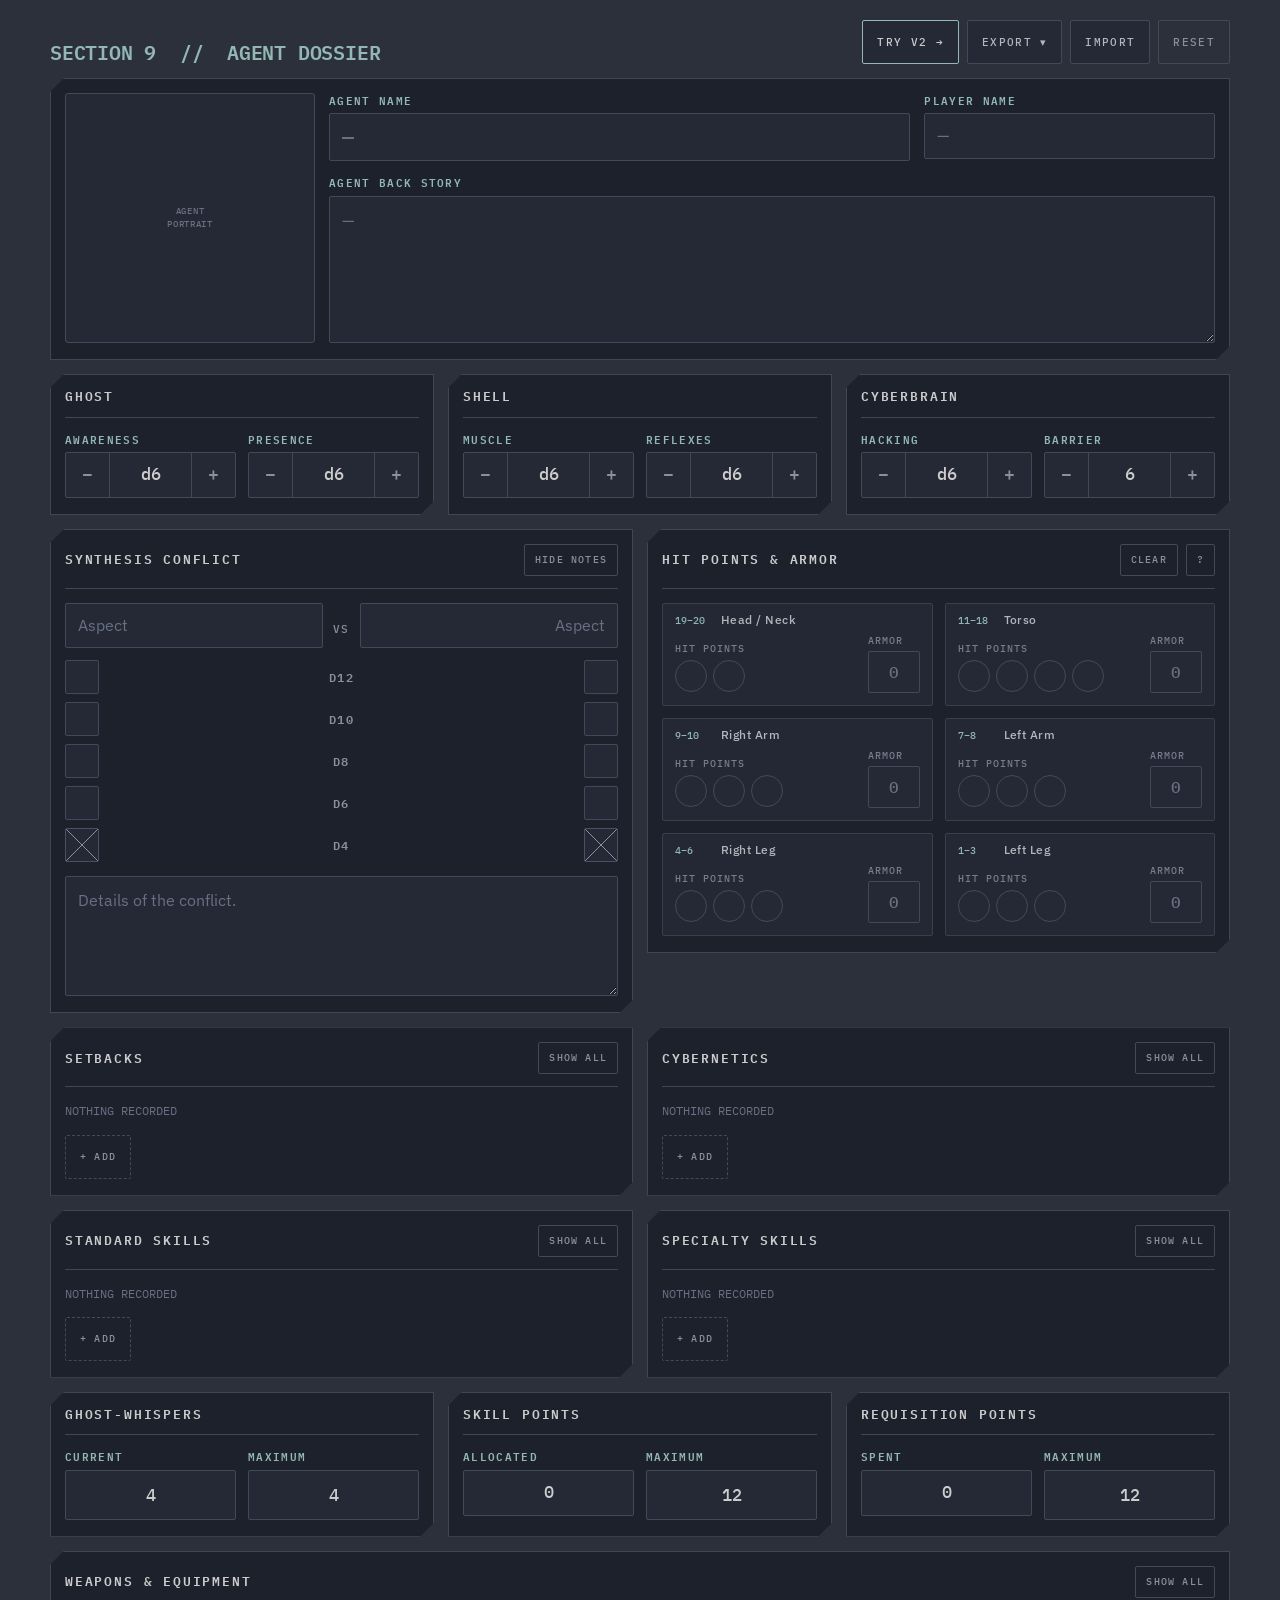
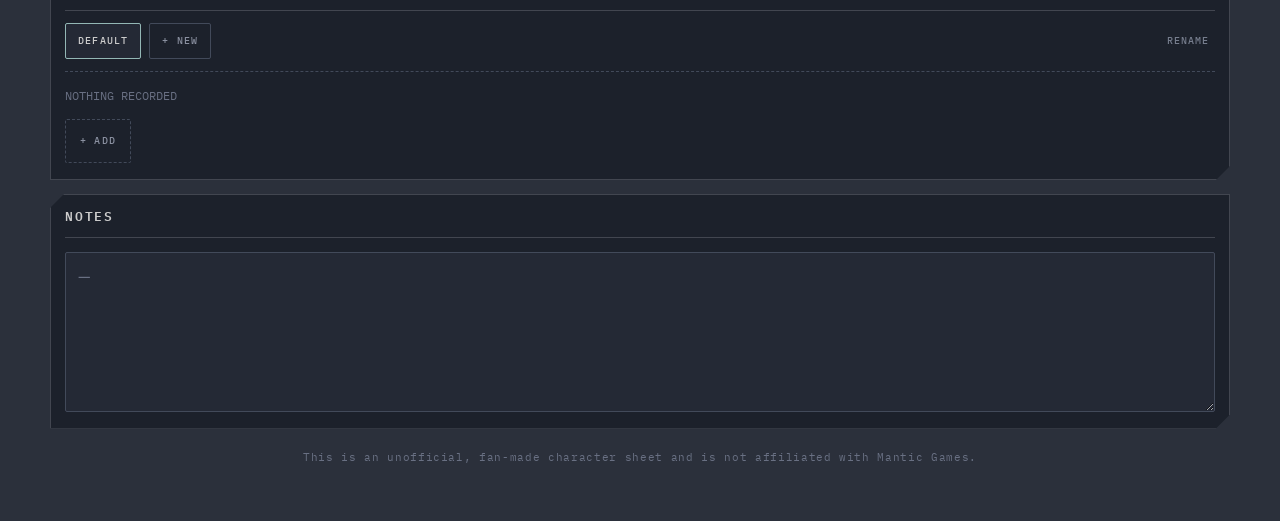
==== commit 0a9d539a: "Add PDF export to V1" ====
--- a/index.html
+++ b/index.html
@@ -10,6 +10,7 @@
 <link rel="preconnect" href="https://fonts.gstatic.com" crossorigin>
 <link href="https://fonts.googleapis.com/css2?family=IBM+Plex+Mono:wght@400;500;600&family=IBM+Plex+Sans:wght@400;500;600&display=swap" rel="stylesheet">
 <link rel="stylesheet" href="styles.css">
+<link rel="stylesheet" href="print.css">
 </head>
 <body>
 <div class="sheet">
@@ -19,7 +20,13 @@
     <h1>SECTION 9 &nbsp;//&nbsp; AGENT DOSSIER</h1>
     <div class="tools">
       <a class="btn primary" href="v2/" title="Open the new version of the sheet. Your V1 character can be imported there.">TRY V2 →</a>
-      <button class="btn" data-action="export">EXPORT</button>
+      <div class="menu" id="exportMenu">
+        <button class="btn" data-action="exportMenuToggle" aria-haspopup="menu" aria-expanded="false" aria-controls="exportMenuList">EXPORT ▾</button>
+        <div class="menu-list" id="exportMenuList" role="menu" hidden>
+          <button class="menu-item" role="menuitem" data-action="export">EXPORT JSON</button>
+          <button class="menu-item" role="menuitem" data-action="exportPdf">EXPORT PDF</button>
+        </div>
+      </div>
       <button class="btn" data-action="import">IMPORT</button>
       <button class="btn ghost" data-action="reset">RESET</button>
       <input type="file" id="importFile" accept=".json,application/json" class="sr-only">
@@ -125,6 +132,8 @@
 </div>
 </div>
 
+<div id="printView" class="print-doc"></div>
+
 <div class="scrim" id="scrim" hidden><div class="dialog" id="dialog" role="dialog" aria-modal="true"></div></div>
 
 <script src="js/constants.js"></script>
@@ -136,8 +145,10 @@
 <script src="js/render-items.js"></script>
 <script src="js/render-totals.js"></script>
 <script src="js/render-portrait.js"></script>
+<script src="js/render-print.js"></script>
 <script src="js/dialog-item.js"></script>
 <script src="js/dialog-loadout.js"></script>
+<script src="js/dialog-pdf.js"></script>
 <script src="js/mutations.js"></script>
 <script src="js/drag-reorder.js"></script>
 <script src="js/io.js"></script>
--- a/styles.css
+++ b/styles.css
@@ -131,6 +131,43 @@
   letter-spacing: .12em;
   align-self: flex-start;
 }
+.menu {
+  position: relative;
+  display: inline-flex;
+}
+.menu-list {
+  position: absolute;
+  top: calc(100% + 4px);
+  right: 0;
+  min-width: 100%;
+  display: flex;
+  flex-direction: column;
+  background: var(--panel);
+  border: 1px solid var(--line2);
+  border-radius: 2px;
+  z-index: 20;
+}
+.menu-list[hidden] {
+  display: none;
+}
+.menu-item {
+  background: transparent;
+  border: none;
+  color: var(--dim);
+  font: 500 11px/1 var(--mono);
+  letter-spacing: .12em;
+  text-align: left;
+  padding: 0 14px;
+  min-height: 40px;
+  white-space: nowrap;
+  cursor: pointer;
+}
+.menu-item:hover,
+.menu-item:focus-visible {
+  background: var(--sub);
+  color: var(--ink);
+  outline: none;
+}
 .btn:disabled,
 .btn:disabled:hover {
   opacity: .55;
@@ -697,6 +734,62 @@
   gap: 14px;
   margin: auto;
 }
+/* ---- PDF export dialog: settings column + live preview of the print document ---- */
+
+.dialog.dialog-pdf {
+  max-width: 1200px;
+  height: min(90vh, 1100px);
+}
+.pdf-layout {
+  flex: 1 1 auto;
+  min-height: 0;
+  display: grid;
+  grid-template-columns: 270px minmax(0, 1fr);
+  gap: 16px;
+}
+.pdf-settings {
+  overflow-y: auto;
+  display: flex;
+  flex-direction: column;
+  gap: 14px;
+  padding-right: 4px;
+}
+.pdf-group {
+  display: flex;
+  flex-direction: column;
+  gap: 2px;
+}
+.pdf-group-title {
+  margin-bottom: 4px;
+}
+.pdf-group .check:disabled {
+  opacity: .45;
+  cursor: default;
+}
+.pdf-preview {
+  overflow: auto;
+  background: var(--bg);
+  border: 1px solid var(--line3);
+  padding: 12px;
+}
+.p-paper {
+  width: 210mm;
+  min-height: 297mm;
+  padding: 14mm;
+  box-sizing: border-box;
+  box-shadow: 0 2px 12px rgba(0, 0, 0, .45);
+}
+@media (max-width: 900px) {
+  .dialog.dialog-pdf {
+    height: auto;
+  }
+  .pdf-layout {
+    grid-template-columns: 1fr;
+  }
+  .pdf-preview {
+    max-height: 70vh;
+  }
+}
 .dialog-row {
   display: flex;
   flex-wrap: wrap;
--- a/print.css
+++ b/print.css
@@ -0,0 +1,381 @@
+/* ==================== print / PDF document ==================== */
+/* Rendered by js/render-print.js. Hidden on screen; while printing a character
+   (body.print-character) it replaces the interactive sheet entirely. */
+
+#printView {
+  display: none;
+}
+
+@page {
+  margin: 14mm 14mm 16mm;
+}
+
+@media print {
+  /* index.html declares color-scheme: dark, which would tint the page margins. */
+  html:has(> body.print-character) {
+    color-scheme: light;
+    background: #fff;
+  }
+  body.print-character {
+    background: #fff;
+  }
+  body.print-character .sheet,
+  body.print-character .scrim {
+    display: none !important;
+  }
+  body.print-character #printView {
+    display: block;
+  }
+}
+
+.print-doc {
+  --p-ink: #1b1e24;
+  --p-dim: #4a505c;
+  --p-mute: #737a88;
+  --p-line: #c9ccd2;
+  --p-line-strong: #1b1e24;
+  --p-accent: #3f6f6c;
+  color: var(--p-ink);
+  background: #fff;
+  font: 400 9.5pt/1.45 var(--sans);
+  -webkit-print-color-adjust: exact;
+  print-color-adjust: exact;
+}
+.print-doc b {
+  font: 500 7pt/1 var(--mono);
+  letter-spacing: .12em;
+  color: var(--p-mute);
+}
+
+/* ---- header (identity block) ---- */
+
+.p-header {
+  border-bottom: 2px solid var(--p-line-strong);
+  padding-bottom: 10px;
+  margin-bottom: 4px;
+}
+.p-kicker {
+  font: 600 8pt/1 var(--mono);
+  letter-spacing: .18em;
+  color: var(--p-accent);
+  margin-bottom: 8px;
+}
+.p-ident {
+  display: grid;
+  grid-template-columns: 38mm minmax(0, 1fr);
+  gap: 14px;
+  align-items: start;
+}
+.p-ident.no-portrait {
+  grid-template-columns: minmax(0, 1fr);
+}
+.p-ident-fields {
+  display: flex;
+  flex-direction: column;
+  gap: 8px;
+  min-width: 0;
+}
+.p-ident-names {
+  display: grid;
+  grid-template-columns: 2fr 1fr;
+  gap: 4px 16px;
+  align-items: end;
+}
+.p-ident-names.with-id {
+  grid-template-columns: 2fr 1fr 1fr;
+}
+.p-field .p-value {
+  font: 500 10pt/1.3 var(--mono);
+  overflow-wrap: anywhere;
+}
+.p-label {
+  font: 500 7pt/1.2 var(--mono);
+  letter-spacing: .14em;
+  color: var(--p-mute);
+  margin-bottom: 2px;
+}
+.p-portrait {
+  width: 38mm;
+  height: 38mm;
+  border: 1px solid var(--p-line-strong);
+  overflow: hidden;
+  display: flex;
+  align-items: center;
+  justify-content: center;
+  text-align: center;
+  font: 500 7pt/1.4 var(--mono);
+  letter-spacing: .14em;
+  color: var(--p-mute);
+}
+.p-portrait img {
+  width: 100%;
+  height: 100%;
+  object-fit: cover;
+  display: block;
+}
+
+/* ---- sections ---- */
+
+.p-section {
+  margin-top: 14px;
+}
+.p-title {
+  font: 600 9pt/1 var(--mono);
+  letter-spacing: .18em;
+  margin: 0 0 8px;
+  padding-bottom: 4px;
+  border-bottom: 1px solid var(--p-line-strong);
+  break-after: avoid;
+  page-break-after: avoid;
+}
+.p-prose {
+  white-space: pre-wrap;
+  overflow-wrap: anywhere;
+}
+.p-prose.empty,
+.p-empty {
+  color: var(--p-mute);
+}
+.p-empty {
+  font: 500 7.5pt/1 var(--mono);
+  letter-spacing: .14em;
+  padding: 4px 0;
+}
+
+/* ---- attributes ---- */
+
+.p-stats {
+  display: grid;
+  grid-template-columns: repeat(6, 1fr);
+  border: 1px solid var(--p-line);
+  break-inside: avoid;
+}
+.p-stats + .p-stats {
+  border-top: none;
+}
+.p-pools {
+  grid-template-columns: repeat(3, 1fr);
+}
+.p-stat {
+  padding: 6px 8px;
+  border-left: 1px solid var(--p-line);
+}
+.p-stat:first-child {
+  border-left: none;
+}
+.p-stat-value {
+  font: 600 12pt/1.1 var(--mono);
+}
+
+/* ---- marks (conflict + hit points) ---- */
+
+.p-mark {
+  width: 14px;
+  height: 14px;
+  flex: none;
+  vertical-align: middle;
+  fill: none;
+  stroke: var(--p-dim);
+  stroke-width: 1.1;
+}
+.p-mark line {
+  stroke: var(--p-ink);
+  stroke-width: 1.6;
+}
+.p-mark.fixed line {
+  stroke: var(--p-mute);
+}
+
+/* write-in box for values tracked by hand (blank session trackers) */
+.p-blank {
+  display: inline-block;
+  width: 2.4em;
+  height: 1.1em;
+  border-bottom: 1px solid var(--p-ink);
+  vertical-align: -2px;
+}
+/* one box per consumable unit */
+.p-ticks {
+  display: inline-flex;
+  flex-wrap: wrap;
+  gap: 2px;
+  vertical-align: middle;
+  max-width: 60mm;
+}
+.p-ticks .p-mark {
+  width: 11px;
+  height: 11px;
+}
+
+/* ---- synthesis conflict + hit points (side by side) ---- */
+
+.p-pair {
+  display: grid;
+  grid-template-columns: 1fr 1fr;
+  gap: 0 18px;
+  align-items: start;
+}
+
+/* ---- synthesis conflict ---- */
+
+.p-conflict {
+  display: grid;
+  grid-template-columns: 1fr auto 1fr;
+  gap: 6px 10px;
+  justify-items: center;
+  align-items: end;
+  margin-bottom: 10px;
+  break-inside: avoid;
+}
+.p-aspect {
+  font: 500 10.5pt/1.25 var(--sans);
+  text-align: center;
+  overflow-wrap: anywhere;
+  padding-bottom: 2px;
+}
+.p-vs {
+  font: 500 8pt/1 var(--mono);
+  letter-spacing: .14em;
+  color: var(--p-mute);
+  padding-bottom: 4px;
+}
+/* Larger than the hit-point marks so the track is easy to fill in by hand. */
+.p-conflict .p-mark {
+  width: 22px;
+  height: 22px;
+}
+.p-conflict-die {
+  font: 500 9.5pt/22px var(--mono);
+  width: 34px;
+  text-align: center;
+  color: var(--p-dim);
+}
+
+/* ---- hit locations ---- */
+
+.p-table {
+  width: 100%;
+  border-collapse: collapse;
+  break-inside: avoid;
+}
+.p-table th {
+  font: 500 7pt/1.2 var(--mono);
+  letter-spacing: .14em;
+  color: var(--p-mute);
+  text-align: left;
+  padding: 0 8px 4px 0;
+  border-bottom: 1px solid var(--p-line);
+}
+.p-table td {
+  padding: 4px 8px 4px 0;
+  border-bottom: 1px solid var(--p-line);
+  vertical-align: middle;
+}
+.p-table .p-num {
+  text-align: right;
+  font-family: var(--mono);
+}
+.p-range {
+  font: 500 8pt/1 var(--mono);
+  color: var(--p-accent);
+  width: 40px;
+}
+.p-boxes .p-mark {
+  margin-right: 4px;
+}
+
+/* ---- items ---- */
+
+.p-item {
+  padding: 6px 0 7px;
+  border-bottom: 1px solid var(--p-line);
+  break-inside: avoid;
+  page-break-inside: avoid;
+}
+.p-item:last-child {
+  border-bottom: none;
+}
+.p-item.p-attachment {
+  margin-left: 16px;
+  padding-left: 10px;
+  border-left: 2px solid var(--p-line);
+}
+.p-item-head {
+  display: flex;
+  flex-wrap: wrap;
+  align-items: baseline;
+  gap: 4px 16px;
+}
+.p-item-name {
+  font: 600 10.5pt/1.3 var(--sans);
+  flex: 1 1 auto;
+}
+.p-item-meta {
+  display: flex;
+  flex-wrap: wrap;
+  justify-content: flex-end;
+  gap: 2px 14px;
+  font: 500 8.5pt/1.3 var(--mono);
+}
+.p-item-line {
+  margin-top: 3px;
+  font-size: 9pt;
+}
+.p-item-body {
+  margin-top: 3px;
+  white-space: pre-wrap;
+  overflow-wrap: anywhere;
+  color: var(--p-dim);
+}
+.p-ranks {
+  margin-top: 5px;
+  display: flex;
+  flex-direction: column;
+  gap: 3px;
+}
+.p-rank {
+  display: grid;
+  grid-template-columns: 62px 1fr;
+  gap: 8px;
+  align-items: baseline;
+}
+.p-rank-key {
+  font: 500 7.5pt/1.45 var(--mono);
+  letter-spacing: .08em;
+}
+.p-rank-box {
+  display: inline-block;
+  width: 6.5px;
+  height: 6.5px;
+  margin-right: 5px;
+  border: 1px solid var(--p-ink);
+}
+.p-rank-box.filled {
+  background: var(--p-ink);
+}
+.p-rank-text {
+  white-space: pre-wrap;
+  overflow-wrap: anywhere;
+}
+
+/* ---- loadouts ---- */
+
+.p-loadout + .p-loadout {
+  margin-top: 12px;
+}
+.p-loadout-head {
+  display: flex;
+  justify-content: space-between;
+  align-items: baseline;
+  gap: 12px;
+  padding: 3px 6px;
+  background: #eceef1;
+  font: 600 8pt/1.3 var(--mono);
+  letter-spacing: .12em;
+  break-after: avoid;
+  page-break-after: avoid;
+}
+.p-loadout-rp {
+  font-weight: 500;
+  color: var(--p-dim);
+}
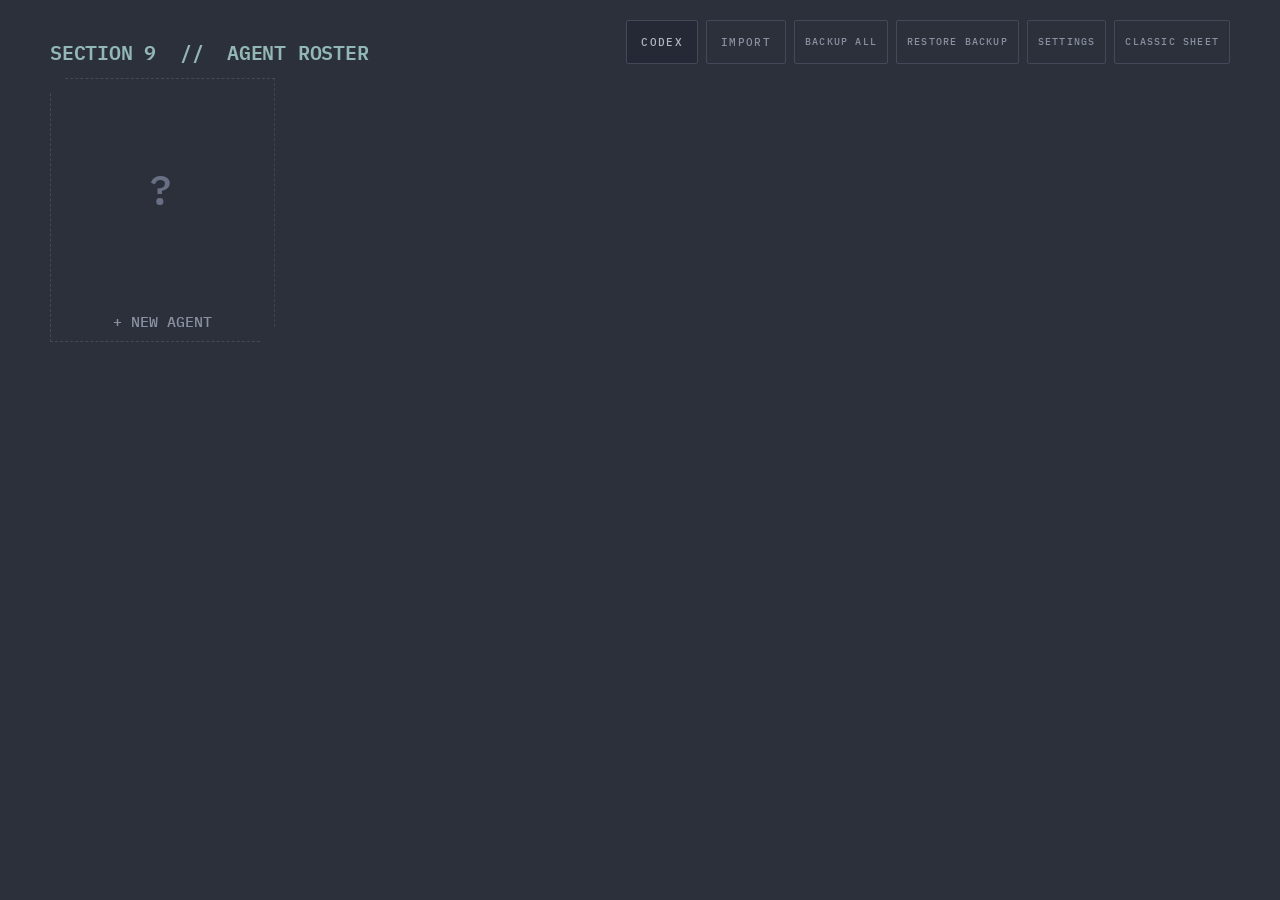
==== commit 01023276: "Use V2 as main website version" ====
--- a/index.html
+++ b/index.html
@@ -16,119 +16,115 @@
 <div class="sheet">
 <div class="wrap">
 
-  <div class="top">
-    <h1>SECTION 9 &nbsp;//&nbsp; AGENT DOSSIER</h1>
-    <div class="tools">
-      <a class="btn primary" href="v2/" title="Open the new version of the sheet. Your V1 character can be imported there.">TRY V2 →</a>
-      <div class="menu" id="exportMenu">
-        <button class="btn" data-action="exportMenuToggle" aria-haspopup="menu" aria-expanded="false" aria-controls="exportMenuList">EXPORT ▾</button>
-        <div class="menu-list" id="exportMenuList" role="menu" hidden>
-          <button class="menu-item" role="menuitem" data-action="export">EXPORT JSON</button>
-          <button class="menu-item" role="menuitem" data-action="exportPdf">EXPORT PDF</button>
-        </div>
-      </div>
-      <button class="btn" data-action="import">IMPORT</button>
-      <button class="btn ghost" data-action="reset">RESET</button>
-      <input type="file" id="importFile" accept=".json,application/json" class="sr-only">
-    </div>
-  </div>
+  <div class="view" id="view-roster" hidden></div>
 
-  <div class="panel">
-    <div class="grid grid-cols-1">
-      <div class="ident">
-        <button class="portrait" id="portrait" title="Click to set a portrait; right-click to clear">AGENT<br>PORTRAIT</button>
-        <input type="file" id="portraitFile" accept="image/*" class="sr-only">
-        <div class="ident-fields">
-          <div class="ident-names">
-            <div class="col">
-              <label class="label" for="field-AgentName">AGENT NAME</label>
-              <input class="field name" id="field-AgentName" data-field="AgentName" placeholder="—">
+  <div class="view" id="view-library" hidden></div>
+
+  <div class="view" id="view-character" hidden>
+    <div id="characterTop"></div>
+
+    <div class="panel">
+      <div class="grid grid-cols-1">
+        <div class="ident">
+          <button class="portrait" id="portrait" title="Click to set a portrait; right-click to clear">AGENT<br>PORTRAIT</button>
+          <input type="file" id="portraitFile" accept="image/*" class="sr-only">
+          <div class="ident-fields">
+            <div class="ident-names">
+              <div class="col">
+                <label class="label" for="field-AgentName">AGENT NAME</label>
+                <input class="field name" id="field-AgentName" data-field="AgentName" placeholder="—">
+              </div>
+              <div class="col" id="agentIdField">
+                <label class="label" for="field-AgentId">AGENT ID</label>
+                <input class="field mono" id="field-AgentId" data-field="AgentId" placeholder="XX-XXXX-XXXX" maxlength="12" inputmode="numeric">
+              </div>
+              <div class="col">
+                <label class="label" for="field-PlayerName">PLAYER NAME</label>
+                <input class="field" id="field-PlayerName" data-field="PlayerName" placeholder="—">
+              </div>
             </div>
-            <div class="col">
-              <label class="label" for="field-PlayerName">PLAYER NAME</label>
-              <input class="field" id="field-PlayerName" data-field="PlayerName" placeholder="—">
+            <div class="col" style="flex:1 1 auto">
+              <label class="label" for="field-BackStory">AGENT BACK STORY</label>
+              <textarea class="field" id="field-BackStory" data-field="BackStory" placeholder="—" style="flex:1 1 auto"></textarea>
             </div>
-          </div>
-          <div class="col" style="flex:1 1 auto">
-            <label class="label" for="field-BackStory">AGENT BACK STORY</label>
-            <textarea class="field" id="field-BackStory" data-field="BackStory" placeholder="—" style="flex:1 1 auto"></textarea>
           </div>
         </div>
       </div>
     </div>
+
+    <div class="grid grid-cols-3" id="attributes"></div>
+
+    <div class="grid grid-cols-2">
+      <div class="panel" style="display:flex;flex-direction:column">
+        <div class="panel-header">
+          <div class="title">SYNTHESIS CONFLICT</div>
+          <button class="btn small" data-action="conflictToggle" id="conflictToggle">HIDE NOTES</button>
+        </div>
+        <div style="display:grid;grid-template-columns:1fr auto 1fr;gap:10px;align-items:end;padding:14px 0 12px">
+          <input class="field" data-field="Aspect1" placeholder="Aspect" aria-label="First aspect">
+          <div style="font:500 11px/1 var(--mono);letter-spacing:.14em;color:var(--mute);padding-bottom:13px">VS</div>
+          <input class="field right" data-field="Aspect2" placeholder="Aspect" aria-label="Second aspect">
+        </div>
+        <div style="display:flex;flex-direction:column;gap:8px" id="conflictGrid"></div>
+        <textarea class="field" id="conflictNotes" data-field="SC_Notes" placeholder="Details of the conflict."
+          style="margin-top:14px;min-height:120px"></textarea>
+      </div>
+
+      <div class="panel">
+        <div class="panel-header"><div class="title">HIT POINTS &amp; ARMOR</div>
+          <div class="header-actions">
+            <button class="btn small" type="button" data-action="hpClear" aria-label="Clear all hit point marks">CLEAR</button>
+            <button class="btn small" type="button" id="hpHintToggle" data-action="hpHintToggle" aria-expanded="false" aria-controls="hpHint" aria-label="Hit point controls help">?</button>
+          </div>
+        </div>
+        <div class="hint" id="hpHint" hidden style="padding-top:10px">CLICK = DAMAGE &nbsp;·&nbsp; MIDDLE-CLICK = NON-LETHAL &nbsp;·&nbsp; RIGHT-CLICK = HEAL</div>
+        <div class="locations-grid" id="locations" style="padding-top:14px"></div>
+      </div>
+    </div>
+
+    <div class="grid grid-cols-2" id="sectionTop"></div>
+    <div class="grid grid-cols-2" id="sectionSkills"></div>
+
+    <div class="grid grid-cols-3">
+      <div class="panel">
+        <div class="panel-header"><div class="title">GHOST-WHISPERS</div></div>
+        <div class="grid" style="grid-template-columns:1fr 1fr;padding-top:14px;gap:12px">
+          <div class="col"><label class="label" for="field-GW1">CURRENT</label>
+            <input class="field num" id="field-GW1" data-field="GW1" inputmode="numeric"></div>
+          <div class="col"><label class="label" for="field-GW2">MAXIMUM</label>
+            <input class="field num" id="field-GW2" data-field="GW2" inputmode="numeric"></div>
+        </div>
+      </div>
+      <div class="panel">
+        <div class="panel-header"><div class="title">SKILL POINTS</div></div>
+        <div class="grid" style="grid-template-columns:1fr 1fr;padding-top:14px;gap:12px">
+          <div class="col"><span class="label">ALLOCATED</span><div class="total" id="skillPointsTotal">0</div></div>
+          <div class="col"><label class="label" for="field-SP2">MAXIMUM</label>
+            <input class="field num" id="field-SP2" data-field="SP2" inputmode="numeric"></div>
+        </div>
+      </div>
+      <div class="panel">
+        <div class="panel-header"><div class="title">REQUISITION POINTS</div></div>
+        <div class="grid" style="grid-template-columns:1fr 1fr;padding-top:14px;gap:12px">
+          <div class="col"><span class="label">SPENT</span><div class="total" id="requisitionPointsTotal">0</div></div>
+          <div class="col"><label class="label" for="field-RP2">MAXIMUM</label>
+            <input class="field num" id="field-RP2" data-field="RP2" inputmode="numeric"></div>
+        </div>
+      </div>
+    </div>
+
+    <div class="grid grid-cols-1" id="sectionGear"></div>
+
+    <div class="panel">
+      <div class="panel-header"><div class="title">NOTES</div></div>
+      <div class="col" style="padding-top:14px">
+        <textarea class="field" id="field-Notes" data-field="Notes" placeholder="—" style="min-height:160px"></textarea>
+      </div>
+    </div>
+
+    <div class="page-footer">This is an unofficial, fan-made character sheet and is not affiliated with Mantic Games.</div>
   </div>
 
-  <div class="grid grid-cols-3" id="attributes"></div>
-
-  <div class="grid grid-cols-2">
-    <div class="panel" style="display:flex;flex-direction:column">
-      <div class="panel-header">
-        <div class="title">SYNTHESIS CONFLICT</div>
-        <button class="btn small" data-action="conflictToggle" id="conflictToggle">HIDE NOTES</button>
-      </div>
-      <div style="display:grid;grid-template-columns:1fr auto 1fr;gap:10px;align-items:end;padding:14px 0 12px">
-        <input class="field" data-field="Aspect1" placeholder="Aspect" aria-label="First aspect">
-        <div style="font:500 11px/1 var(--mono);letter-spacing:.14em;color:var(--mute);padding-bottom:13px">VS</div>
-        <input class="field right" data-field="Aspect2" placeholder="Aspect" aria-label="Second aspect">
-      </div>
-      <div style="display:flex;flex-direction:column;gap:8px" id="conflictGrid"></div>
-      <textarea class="field" id="conflictNotes" data-field="SC_Notes" placeholder="Details of the conflict."
-        style="margin-top:14px;min-height:120px"></textarea>
-    </div>
-
-    <div class="panel">
-      <div class="panel-header"><div class="title">HIT POINTS &amp; ARMOR</div>
-        <div class="header-actions">
-          <button class="btn small" type="button" data-action="hpClear" aria-label="Clear all hit point marks">CLEAR</button>
-          <button class="btn small" type="button" id="hpHintToggle" data-action="hpHintToggle" aria-expanded="false" aria-controls="hpHint" aria-label="Hit point controls help">?</button>
-        </div>
-      </div>
-      <div class="hint" id="hpHint" hidden style="padding-top:10px">CLICK = DAMAGE &nbsp;·&nbsp; MIDDLE-CLICK = NON-LETHAL &nbsp;·&nbsp; RIGHT-CLICK = HEAL</div>
-      <div class="locations-grid" id="locations" style="padding-top:14px"></div>
-    </div>
-  </div>
-
-  <div class="grid grid-cols-2" id="sectionTop"></div>
-  <div class="grid grid-cols-2" id="sectionSkills"></div>
-
-  <div class="grid grid-cols-3">
-    <div class="panel">
-      <div class="panel-header"><div class="title">GHOST-WHISPERS</div></div>
-      <div class="grid" style="grid-template-columns:1fr 1fr;padding-top:14px;gap:12px">
-        <div class="col"><label class="label" for="field-GW1">CURRENT</label>
-          <input class="field num" id="field-GW1" data-field="GW1" inputmode="numeric"></div>
-        <div class="col"><label class="label" for="field-GW2">MAXIMUM</label>
-          <input class="field num" id="field-GW2" data-field="GW2" inputmode="numeric"></div>
-      </div>
-    </div>
-    <div class="panel">
-      <div class="panel-header"><div class="title">SKILL POINTS</div></div>
-      <div class="grid" style="grid-template-columns:1fr 1fr;padding-top:14px;gap:12px">
-        <div class="col"><span class="label">ALLOCATED</span><div class="total" id="skillPointsTotal">0</div></div>
-        <div class="col"><label class="label" for="field-SP2">MAXIMUM</label>
-          <input class="field num" id="field-SP2" data-field="SP2" inputmode="numeric"></div>
-      </div>
-    </div>
-    <div class="panel">
-      <div class="panel-header"><div class="title">REQUISITION POINTS</div></div>
-      <div class="grid" style="grid-template-columns:1fr 1fr;padding-top:14px;gap:12px">
-        <div class="col"><span class="label">SPENT</span><div class="total" id="requisitionPointsTotal">0</div></div>
-        <div class="col"><label class="label" for="field-RP2">MAXIMUM</label>
-          <input class="field num" id="field-RP2" data-field="RP2" inputmode="numeric"></div>
-      </div>
-    </div>
-  </div>
-
-  <div class="grid grid-cols-1" id="sectionGear"></div>
-
-  <div class="panel">
-    <div class="panel-header"><div class="title">NOTES</div></div>
-    <div class="col" style="padding-top:14px">
-      <textarea class="field" id="field-Notes" data-field="Notes" placeholder="—" style="min-height:160px"></textarea>
-    </div>
-  </div>
-
-  <div class="page-footer">This is an unofficial, fan-made character sheet and is not affiliated with Mantic Games.</div>
 </div>
 </div>
 
@@ -137,7 +133,12 @@
 <div class="scrim" id="scrim" hidden><div class="dialog" id="dialog" role="dialog" aria-modal="true"></div></div>
 
 <script src="js/constants.js"></script>
+<script src="js/icons.js"></script>
 <script src="js/utils.js"></script>
+<script src="js/braille.js"></script>
+<script src="js/barcode.js"></script>
+<script src="js/store.js"></script>
+<script src="js/resolve.js"></script>
 <script src="js/state.js"></script>
 <script src="js/render-attributes.js"></script>
 <script src="js/render-conflict.js"></script>
@@ -145,15 +146,29 @@
 <script src="js/render-items.js"></script>
 <script src="js/render-totals.js"></script>
 <script src="js/render-portrait.js"></script>
+<script src="js/render-character-shell.js"></script>
+<script src="js/render-roster.js"></script>
+<script src="js/render-library.js"></script>
 <script src="js/render-print.js"></script>
-<script src="js/dialog-item.js"></script>
+<script src="js/dialog-item-standalone.js"></script>
+<script src="js/dialog-item-instance.js"></script>
+<script src="js/dialog-item-picker.js"></script>
 <script src="js/dialog-loadout.js"></script>
+<script src="js/dialog-group.js"></script>
+<script src="js/dialog-character.js"></script>
+<script src="js/dialog-settings.js"></script>
 <script src="js/dialog-pdf.js"></script>
-<script src="js/mutations.js"></script>
+<script src="js/mutations-character.js"></script>
+<script src="js/mutations-items.js"></script>
+<script src="js/mutations-library.js"></script>
+<script src="js/mutations-roster.js"></script>
 <script src="js/drag-reorder.js"></script>
 <script src="js/io.js"></script>
 <script src="js/portrait-crop.js"></script>
+<script src="js/migrate-v1.js"></script>
 <script src="js/events.js"></script>
+<script src="js/router.js"></script>
 <script src="js/main.js"></script>
+
 </body>
 </html>
--- a/styles.css
+++ b/styles.css
@@ -56,6 +56,14 @@
   flex-direction: column;
   gap: 14px;
 }
+.view {
+  display: flex;
+  flex-direction: column;
+  gap: 14px;
+}
+.view[hidden] {
+  display: none;
+}
 
 /* ==================== header ==================== */
 
@@ -76,6 +84,7 @@
   display: flex;
   flex-wrap: wrap;
   gap: 8px;
+  margin-left: auto;
 }
 .btn {
   background: var(--field);
@@ -89,8 +98,6 @@
   align-items: center;
   cursor: pointer;
   border-radius: 2px;
-}
-a.btn {
   text-decoration: none;
 }
 .btn:hover {
@@ -226,6 +233,9 @@
 .grid-cols-1 {
   grid-template-columns: minmax(0, 1fr);
 }
+body.force-align-blocks .grid {
+  align-items: stretch;
+}
 .col {
   display: flex;
   flex-direction: column;
@@ -348,6 +358,15 @@
   display: grid;
   grid-template-columns: 2fr 1fr;
   gap: 14px;
+}
+#agentIdField {
+  display: none;
+}
+body.show-agent-id .ident-names {
+  grid-template-columns: 1.6fr 1.2fr 1fr;
+}
+body.show-agent-id #agentIdField {
+  display: flex;
 }
 .portrait {
   width: 250px;
@@ -492,6 +511,17 @@
   letter-spacing: .04em;
   color: var(--dim);
 }
+.location-status {
+  font: 600 10px/1 var(--mono);
+  letter-spacing: .1em;
+  margin-left: auto;
+}
+.location-status.injured {
+  color: var(--yellow);
+}
+.location-status.destroyed {
+  color: var(--red);
+}
 .location-body {
   display: flex;
   align-items: flex-end;
@@ -643,18 +673,28 @@
   border: 0;
   cursor: pointer;
   color: var(--faint);
+  display: inline-flex;
+  align-items: center;
+  justify-content: center;
+  min-width: 34px;
+  min-height: 34px;
+  padding: 0;
+}
+.icon svg {
+  width: 14px;
+  height: 14px;
+  display: block;
+}
+.icon.text {
   font: 500 10px/1 var(--mono);
   letter-spacing: .1em;
-  min-width: 34px;
-  min-height: 34px;
+  padding: 0 10px;
 }
 .icon:hover {
   color: var(--accent);
 }
 .icon.delete {
   color: #5a6274;
-  font: 400 16px/1 var(--mono);
-  transform: translateY(-1.5px);
 }
 .icon.delete:hover {
   color: var(--red);
@@ -734,6 +774,10 @@
   gap: 14px;
   margin: auto;
 }
+.dialog.dialog-wide {
+  max-width: 760px;
+}
+
 /* ---- PDF export dialog: settings column + live preview of the print document ---- */
 
 .dialog.dialog-pdf {
@@ -933,3 +977,151 @@
     font-size: 20px;
   }
 }
+
+/* ==================== v2: roster ==================== */
+
+.char-grid {
+  display: grid;
+  grid-template-columns: repeat(auto-fill, minmax(220px, 1fr));
+  gap: 14px;
+}
+.char-card {
+  background: var(--panel);
+  border: 1px solid var(--line);
+  clip-path: var(--notch);
+  cursor: pointer;
+  display: flex;
+  flex-direction: column;
+  overflow: hidden;
+}
+.char-card:hover {
+  border-color: var(--accent);
+}
+.char-card-portrait {
+  width: 100%;
+  aspect-ratio: 1 / 1;
+  background: var(--field);
+  display: flex;
+  align-items: center;
+  justify-content: center;
+  overflow: hidden;
+}
+.char-card-portrait img {
+  width: 100%;
+  height: 100%;
+  object-fit: cover;
+  display: block;
+}
+.char-card-portrait span {
+  font: 500 9px/1.4 var(--mono);
+  letter-spacing: .08em;
+  color: var(--ghost);
+}
+.char-card-body {
+  padding: 10px 12px;
+  display: flex;
+  flex-direction: column;
+  gap: 4px;
+}
+.char-card-name {
+  font: 500 15px/1.3 var(--mono);
+  color: var(--ink);
+  overflow: hidden;
+  text-overflow: ellipsis;
+  white-space: nowrap;
+}
+.char-card-id {
+  font: 400 11px/1.4 var(--mono);
+  color: var(--faint);
+  letter-spacing: .04em;
+}
+.char-card-meta {
+  font: 400 11px/1.4 var(--mono);
+  color: var(--mute);
+}
+.char-card-braille {
+  font: 400 17px/1.3 var(--mono);
+  letter-spacing: .12em;
+  color: var(--mute);
+  overflow: hidden;
+  text-overflow: ellipsis;
+  white-space: nowrap;
+}
+.char-card-barcode {
+  width: 100%;
+  margin-top: 2px;
+  padding: 6px 8px;
+  background: var(--panel);
+  color: var(--mute);
+}
+.char-card-barcode svg {
+  display: block;
+  width: 100%;
+  height: 36px;
+}
+.char-card-actions {
+  display: flex;
+  flex-wrap: wrap;
+  gap: 2px;
+  padding: 6px 8px 8px;
+  border-top: 1px solid var(--line3);
+}
+body.roster-id-card-style .char-card-body {
+  align-items: center;
+  text-align: center;
+}
+body.roster-id-card-style .char-card-actions {
+  justify-content: center;
+}
+body.roster-id-card-style .char-card-name {
+  text-transform: uppercase;
+}
+.char-card.ghost {
+  border-style: dashed;
+  border-color: var(--line2);
+  background: transparent;
+}
+.char-card.ghost:hover {
+  border-color: var(--accent);
+}
+.char-card.ghost .char-card-portrait {
+  background: transparent;
+}
+.char-card.ghost .ghost-glyph {
+  font: 500 42px/1 var(--mono);
+  color: var(--ghost);
+}
+.char-card.ghost .char-card-name {
+  color: var(--mute);
+  text-align: center;
+}
+.v1-banner {
+  border-color: var(--yellow);
+  /* clip-path clips the border along with the box, but doesn't draw a stroke along
+     the newly-cut diagonal edge — on the muted default border color that gap blends
+     in, but on this bright accent color it reads as a broken/grey corner. Plain
+     corners read fine for a transient alert, so skip the notch here. */
+  clip-path: none;
+}
+
+/* ==================== v2: library / item linking ==================== */
+
+.dialog-readonly {
+  font: 400 13px/1.6 var(--sans);
+  color: var(--dim);
+  background: var(--field);
+  border: 1px solid var(--line3);
+  border-radius: 2px;
+  padding: 10px 12px;
+  white-space: pre-wrap;
+}
+.picker-list {
+  max-height: 44vh;
+  overflow-y: auto;
+}
+
+@media (max-width: 520px) {
+  .char-grid {
+    grid-template-columns: repeat(auto-fill, minmax(150px, 1fr));
+  }
+}
